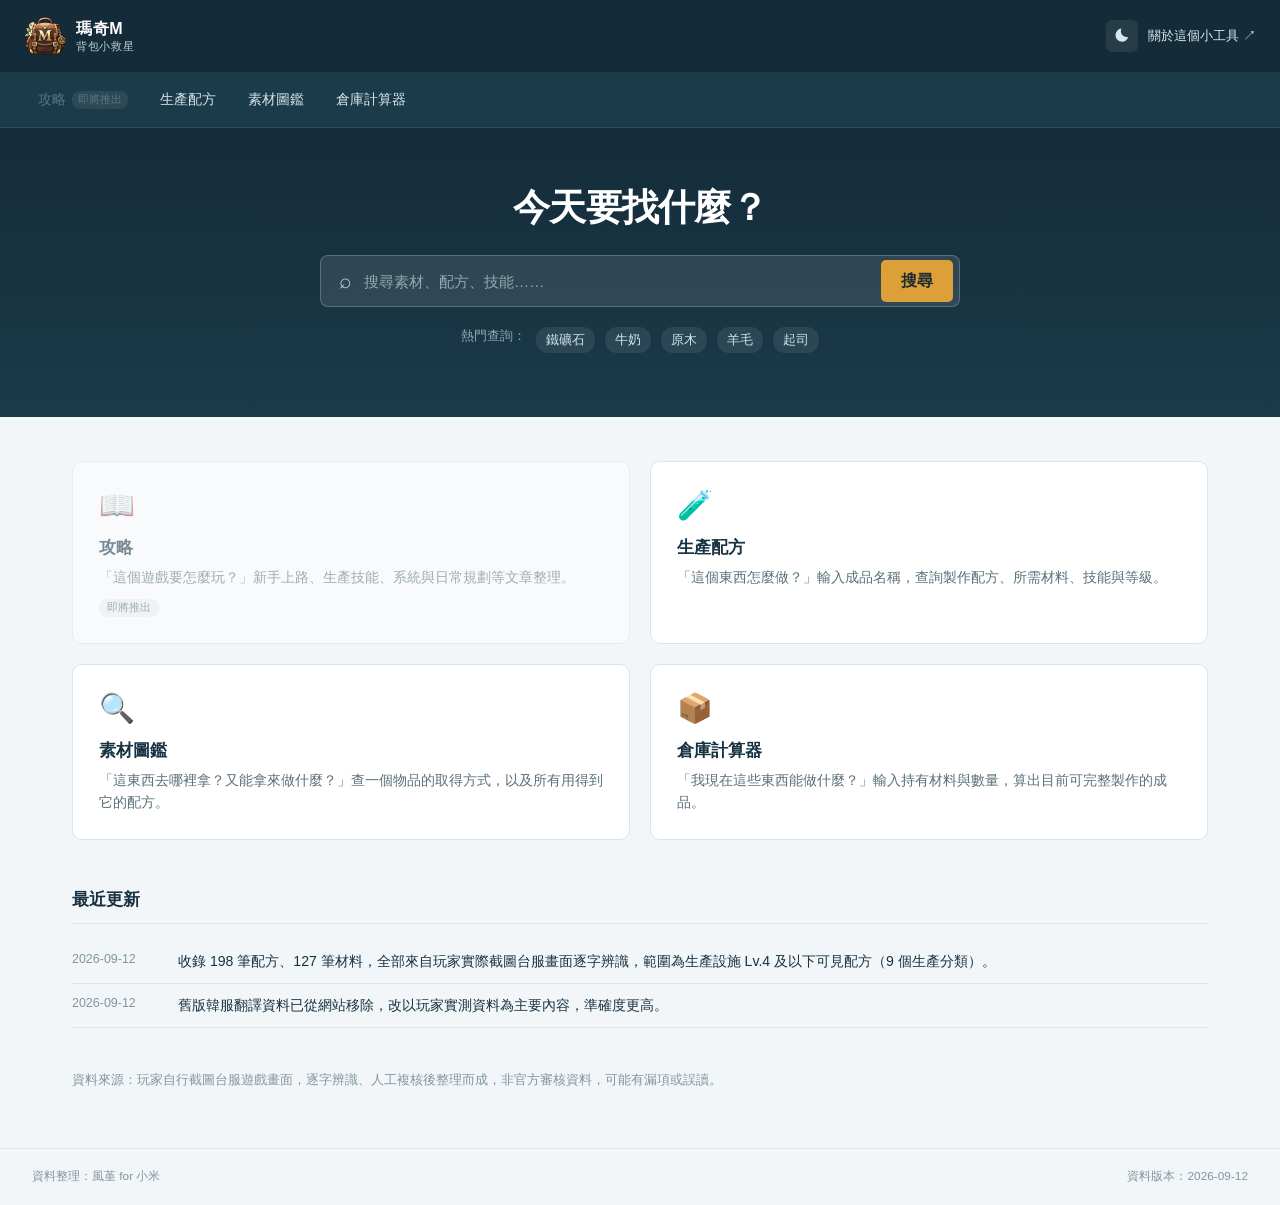
==== index.html @ e6e47511 "初次發布：瑪奇M 背包小救星 生產配方查詢、素材圖鑑、倉庫計算器，資料來自玩家自行截圖台服畫面整理。  Co-Authored-By: Claude Sonnet 5 <noreply@anthrop" ====
<!doctype html>
<html lang="zh-Hant">
<head>
<meta charset="UTF-8">
<meta name="viewport" content="width=device-width,initial-scale=1">
<meta name="theme-color" content="#142c3a">
<title>瑪奇M 背包小救星</title>
<meta name="description" content="瑪奇M玩家自製小工具，整理生產配方、素材取得方式與倉庫計算器，資料來自玩家自行截圖台服畫面整理。">
<link rel="stylesheet" href="css/style.css">
<script>(function(){try{var t=localStorage.getItem('mabi-theme');if(t)document.documentElement.setAttribute('data-theme',t);}catch(e){}})();</script>
</head>
<body>

<!-- Global Header：品牌識別，72px，全站固定規格（首頁是唯一例外：下面多接一段 Hero） -->
<header class="global-header">
  <a class="brand" href="index.html">
    <span class="mark"><img src="images/LOGO/LOGO_01.png" alt="瑪奇M 背包小救星"></span>
    <span>瑪奇M<small>背包小救星</small></span>
  </a>
  <div class="header-actions">
    <button id="themeToggle" class="theme-toggle" type="button" aria-label="切換深色／淺色模式" title="切換深色／淺色模式">
      <svg class="icon-moon" viewBox="0 0 24 24" width="16" height="16" aria-hidden="true"><path fill="currentColor" d="M20.742 13.045a8.088 8.088 0 0 1-2.077.27c-4.612 0-8.35-3.738-8.35-8.35 0-1.482.392-2.873 1.079-4.075A9.708 9.708 0 0 0 2.25 10.834a9.708 9.708 0 0 0 9.706 9.707 9.71 9.71 0 0 0 8.786-5.496Z"/></svg>
      <svg class="icon-sun" viewBox="0 0 24 24" width="16" height="16" aria-hidden="true"><path fill="currentColor" d="M12 4a1 1 0 0 1-1-1V1.75a1 1 0 1 1 2 0V3a1 1 0 0 1-1 1Zm0 15a1 1 0 0 1 1 1v1.25a1 1 0 1 1-2 0V20a1 1 0 0 1 1-1Zm9-7a1 1 0 0 1-1 1h-1.25a1 1 0 1 1 0-2H20a1 1 0 0 1 1 1ZM4.25 12a1 1 0 0 1-1 1H2a1 1 0 1 1 0-2h1.25a1 1 0 0 1 1 1Zm13.132-6.132a1 1 0 0 1 0 1.414l-.884.884a1 1 0 1 1-1.414-1.414l.884-.884a1 1 0 0 1 1.414 0ZM7.116 16.884a1 1 0 0 1 0 1.414l-.884.884a1 1 0 1 1-1.414-1.414l.884-.884a1 1 0 0 1 1.414 0Zm11.766 2.298a1 1 0 0 1-1.414 0l-.884-.884a1 1 0 1 1 1.414-1.414l.884.884a1 1 0 0 1 0 1.414ZM7.116 7.116a1 1 0 0 1-1.414 0l-.884-.884A1 1 0 1 1 6.232 4.82l.884.884a1 1 0 0 1 0 1.412ZM12 7a5 5 0 1 1 0 10 5 5 0 0 1 0-10Z"/></svg>
    </button>
    <a href="#sources-note">關於這個小工具 ↗</a>
  </div>
</header>

<!-- Context-Bar：全站導航（我要去哪個功能），吸在 Header 下方 -->
<div class="context-bar">
  <nav class="global-nav" aria-label="全站導航">
    <span class="disabled">攻略<em>即將推出</em></span>
    <a href="database.html">生產配方</a>
    <a href="items.html">素材圖鑑</a>
    <a href="inventory.html">倉庫計算器</a>
  </nav>
</div>

<!-- Hero：首頁專屬的大搜尋入口，其餘頁面都沒有這一段 -->
<section class="hero">
  <h1>今天要找什麼？</h1>
  <form class="hero-search" id="heroSearchForm">
    <span aria-hidden="true">⌕</span>
    <input id="heroSearchInput" type="search" autocomplete="off" placeholder="搜尋素材、配方、技能……">
    <button type="submit">搜尋</button>
  </form>
  <div class="hero-hot" id="heroHot">
    <span class="label">熱門查詢：</span>
  </div>
</section>

<main class="home-main">

  <div class="entry-cards">
    <div class="entry-card disabled" aria-disabled="true">
      <div class="icon">📖</div>
      <h3>攻略</h3>
      <p>「這個遊戲要怎麼玩？」新手上路、生產技能、系統與日常規劃等文章整理。</p>
      <span class="soon">即將推出</span>
    </div>
    <a class="entry-card" href="database.html">
      <div class="icon">🧪</div>
      <h3>生產配方</h3>
      <p>「這個東西怎麼做？」輸入成品名稱，查詢製作配方、所需材料、技能與等級。</p>
    </a>
    <a class="entry-card" href="items.html">
      <div class="icon">🔍</div>
      <h3>素材圖鑑</h3>
      <p>「這東西去哪裡拿？又能拿來做什麼？」查一個物品的取得方式，以及所有用得到它的配方。</p>
    </a>
    <a class="entry-card" href="inventory.html">
      <div class="icon">📦</div>
      <h3>倉庫計算器</h3>
      <p>「我現在這些東西能做什麼？」輸入持有材料與數量，算出目前可完整製作的成品。</p>
    </a>
  </div>

  <div class="recent-updates">
    <h2>最近更新</h2>
    <ul id="recentUpdates"></ul>
  </div>

  <p id="sources-note" style="font-size:.8rem;color:var(--text-3);margin-top:40px;line-height:1.8;">
    資料來源：玩家自行截圖台服遊戲畫面，逐字辨識、人工複核後整理而成，非官方審核資料，可能有漏項或誤讀。
  </p>
</main>

<footer class="site-footer">
  <span>資料整理：風堇 for 小米</span>
  <span id="build-meta"></span>
</footer>

<script src="js/theme.js"></script>
<script src="js/data.js"></script>
<script src="js/home.js"></script>
</body>
</html>
---- css/style.css ----
/* ===================================================================
   瑪奇M 背包小救星 - 全站設計系統
   Header(72px, 全站固定，首頁例外) / Context-Bar(56px, 需要的頁面才出現)
   Sidebar(240px) / Main gutter(32~40px) / 文章 840px / 資料頁最大 1200px
   IA：Header = 全站導航（我要去哪個功能）／Sidebar = 區域導航（這個功能內去哪）

   配色一律用下面這組變數（Header／Context-Bar／Hero 是固定深色品牌色，
   不隨淺色／深色模式變動；其餘內文區塊都吃這組變數，深色模式只要在
   [data-theme="dark"] 裡覆寫變數即可，規則本身不用重寫）
   =================================================================== */

:root {
  font-family: Inter, "Noto Sans TC", "Microsoft JhengHei", sans-serif;
  font-size: 16px;
  color: var(--text);
  background: var(--bg);

  --bg: #f3f6f8;            /* 頁面／側欄底色 */
  --surface: #ffffff;       /* 卡片、表格、輸入框等表面 */
  --surface-2: #eef2f4;     /* 標籤／hover 等淺色填色 */
  --surface-3: #f8fafb;     /* 材料格等更淺一階的填色 */
  --text: #173243;          /* 主文字 */
  --text-2: #5a707a;        /* 次要文字（說明、meta） */
  --text-3: #8296a0;        /* 更淡的文字（footer、時間戳、占位符） */
  --line: #dce4e9;          /* 邊框線 */
  --accent: #086c71;        /* 主色（連結、強調文字） */
  --accent-soft: #eaf3f4;   /* 徽章／材料命中 底色 */
  --accent-strong: #125d65; /* 側欄主分類啟用中 底色 */
  --accent-strong-2: #1c4c53; /* 側欄子分類啟用中 底色（比上面更深一階） */
  --warn-bg: #fdecd9;       /* 未實裝標籤 底色 */
  --warn-text: #a5490a;     /* 未實裝標籤 文字 */
  --danger: #c15b4a;        /* 刪除／缺料 等警示文字 */

  --header-h: 72px;
  --context-h: 56px;
  --sidebar-w: 240px;
  --gutter: 32px;
  --sticky-top: calc(var(--header-h) + var(--context-h)); /* 全站導覽列現在都在 Context-Bar，側欄一律往下多吸 56px */
}

/* 系統偏好深色時，只要頁面沒有被手動切成「淺色」，就先套用深色配色 */
@media (prefers-color-scheme: dark) {
  :root:not([data-theme="light"]) {
    --bg: #10161c;
    --surface: #1a232b;
    --surface-2: #222d36;
    --surface-3: #1e2830;
    --text: #dde6ea;
    --text-2: #93a7b1;
    --text-3: #6f8790;
    --line: #2b3944;
    --accent: #3fb6ae;
    --accent-soft: #16333a;
    --accent-strong: #1f8089;
    --accent-strong-2: #17646c;
    --warn-bg: #3a2413;
    --warn-text: #e2954f;
    --danger: #e0796a;
  }
}
/* 手動切成「深色」：不管系統設定是什麼，都套用深色配色（右上角切換鈕控制這個屬性） */
:root[data-theme="dark"] {
  --bg: #10161c;
  --surface: #1a232b;
  --surface-2: #222d36;
  --surface-3: #1e2830;
  --text: #dde6ea;
  --text-2: #93a7b1;
  --text-3: #6f8790;
  --line: #2b3944;
  --accent: #3fb6ae;
  --accent-soft: #16333a;
  --accent-strong: #1f8089;
  --accent-strong-2: #17646c;
  --warn-bg: #3a2413;
  --warn-text: #e2954f;
  --danger: #e0796a;
}

* { box-sizing: border-box; }
body { margin: 0; }
button, input { font: inherit; }
button, a { touch-action: manipulation; }
button { cursor: pointer; }
a { color: var(--accent); }
button:focus-visible, a:focus-visible, input:focus-visible, summary:focus-visible {
  outline: 3px solid #dd9f37;
  outline-offset: 3px;
}
/* 切換深色／淺色模式時，讓顏色平滑過渡，不要整片畫面瞬間跳色 */
body, .sidebar, .sidebar-search .search-line, .recipe, .entry-card, .item-card,
.item-detail-header, .usage-row, .recipe-source-box, .inv-add, .inv-add-suggest,
.inv-table, .inv-row, .empty, .notice, .badge, .ni-tag, .level-picker button,
#active-filter #sortToggle, .pagination button {
  transition: background-color .15s ease, color .15s ease, border-color .15s ease;
}

/* ===================================================================
   Global Header（72px，全站固定規格，只有首頁的 Hero 區塊比較大，
   Header 本身高度不變）
   這一區塊是固定的深色品牌色，淺色／深色模式下都長一樣
   =================================================================== */
.global-header {
  position: sticky;
  top: 0;
  z-index: 40;
  height: var(--header-h);
  background: #142c3a;
  color: white;
  display: flex;
  align-items: center;
  justify-content: space-between;
  gap: 28px;
  padding: 0 24px;
}
.brand {
  display: flex;
  align-items: center;
  gap: 10px;
  text-decoration: none;
  color: white;
  font-weight: 650;
  letter-spacing: .04em;
  flex-shrink: 0;
  white-space: nowrap;
}
.brand .mark {
  width: 42px;
  height: 42px;
  flex-shrink: 0;
  display: grid;
  place-items: center;
}
.brand .mark img { width: 100%; height: 100%; object-fit: contain; display: block; }
.brand small { display: block; font-size: .68rem; color: #bed0d9; font-weight: 400; }

/* 全站導航：目前只有「資料庫」真正做好，其餘先用 disabled 樣式佔位，
   之後功能做好了只要把 disabled 拿掉、補上 href 即可，版型不用重做
   現在整排都移到 Context-Bar 裡，全站每一頁都會出現 */
.global-nav { display: flex; gap: 4px; }
.global-nav a, .global-nav span {
  display: inline-flex;
  align-items: center;
  gap: 6px;
  padding: 9px 14px;
  border-radius: 6px;
  font-size: .9rem;
  text-decoration: none;
  color: #d7e6ec;
}
.global-nav a:hover { background: rgba(255,255,255,.1); }
.global-nav a.current { background: rgba(255,255,255,.14); color: white; font-weight: 600; }
.global-nav span.disabled { color: #5d7480; cursor: default; }
.global-nav span.disabled em { font-style: normal; font-size: .68rem; background: rgba(255,255,255,.08); padding: 2px 6px; border-radius: 8px; }

.header-actions { display: flex; align-items: center; gap: 10px; flex-shrink: 0; }
.header-actions a { color: #d7e6ec; font-size: .82rem; text-decoration: none; white-space: nowrap; }

/* 深色／淺色模式切換鈕：放在 header-actions 裡，圖示本身用 currentColor，
   兩種模式的圖示都畫好，靠 [data-theme] 切換顯示哪一個，JS 只需要切屬性 */
.theme-toggle {
  display: grid; place-items: center;
  width: 32px; height: 32px; flex-shrink: 0;
  border: 0; border-radius: 6px;
  background: rgba(255,255,255,.08); color: #d7e6ec;
}
.theme-toggle:hover { background: rgba(255,255,255,.16); }
.theme-toggle .icon-sun { display: none; }
:root[data-theme="dark"] .theme-toggle .icon-moon { display: none; }
:root[data-theme="dark"] .theme-toggle .icon-sun { display: block; }

/* ===================================================================
   Context / Search Bar（56px，只有需要搜尋的功能頁才出現，吸在 Header 下方）
   這一區塊也是固定的深色品牌色，淺色／深色模式下都長一樣
   =================================================================== */
.context-bar {
  position: sticky;
  top: var(--header-h);
  z-index: 35;
  height: var(--context-h);
  background: #1b3a4a;
  border-bottom: 1px solid #2a4d5e;
  display: flex;
  align-items: center;
  gap: 16px;
  padding: 0 24px;
}
.context-bar .search-line {
  flex: 1;
  display: flex;
  align-items: center;
  gap: 10px;
  background: rgba(255,255,255,.08);
  border: 1px solid rgba(255,255,255,.18);
  border-radius: 6px;
  padding: 0 12px;
  height: 40px;
  max-width: 640px;
}
.context-bar .search-line:focus-within { border-color: #dd9f37; }
.context-bar .search-line span { color: #bed0d9; font-size: 1.2rem; }
.context-bar .search-line input {
  flex: 1; min-width: 0; border: 0; background: transparent; color: white; outline: none;
}
.context-bar .search-line input::placeholder { color: #8ea3ab; }
.context-bar .modes { display: flex; gap: 4px; flex-shrink: 0; }
.context-bar .modes button {
  background: none; border: 1px solid transparent; color: #bed0d9;
  border-radius: 5px; padding: 6px 10px; font-size: .8rem;
}
.context-bar .modes button[aria-selected=true] { color: white; background: rgba(255,255,255,.14); border-color: rgba(255,255,255,.28); }
.context-bar .exact-toggle { display: flex; align-items: center; gap: 5px; font-size: .78rem; color: #bed0d9; flex-shrink: 0; white-space: nowrap; }
.context-bar .exact-toggle input { accent-color: #dd9f37; }
.context-bar .source-link { color: #b9d0d8; font-size: .8rem; text-decoration: none; flex-shrink: 0; white-space: nowrap; }

/* 側欄裡的搜尋區塊（跟側欄背景搭，吃 --surface / --line 變數） */
.sidebar-search { margin-bottom: 14px; padding-bottom: 16px; border-bottom: 1px solid var(--line); }
.sidebar-search .search-line {
  display: flex; align-items: center; gap: 8px; background: var(--surface);
  border: 1px solid var(--line); border-radius: 6px; padding: 0 10px; height: 38px; margin-bottom: 8px;
}
.sidebar-search .search-line:focus-within { border-color: var(--accent); }
.sidebar-search .search-line span { color: var(--text-3); font-size: 1.1rem; }
.sidebar-search .search-line input { flex: 1; min-width: 0; border: 0; background: transparent; color: var(--text); outline: none; font-size: .85rem; }
.sidebar-search .search-line button { border: 0; background: var(--surface-2); color: var(--text-2); border-radius: 4px; padding: 5px 8px; font-size: .74rem; }
.sidebar-search .exact-toggle { display: flex; align-items: center; gap: 5px; font-size: .78rem; color: var(--text-2); }
.sidebar-search .exact-toggle input { accent-color: var(--accent); }
.sidebar-search .switch-link { display: block; margin-top: 8px; font-size: .78rem; color: var(--accent); text-decoration: none; }

/* ===================================================================
   版面骨架：側欄（區域導航）＋ 正文
   =================================================================== */
.layout { display: flex; align-items: flex-start; }

.sidebar {
  position: sticky;
  top: var(--sticky-top);
  align-self: flex-start;
  width: var(--sidebar-w);
  flex-shrink: 0;
  max-height: calc(100vh - var(--sticky-top));
  overflow-y: auto;
  padding: 20px 18px;
  border-right: 1px solid var(--line);
  background: var(--bg);
}
.sidebar h2 { font-size: .8rem; color: var(--text-2); margin: 14px 0 10px; letter-spacing: .02em; }
.sidebar h2:first-child { margin-top: 0; }
/* 「生產技能／製作類別」不要貼齊搜尋區塊，留約兩行文字的空白距離 */
#categoryHeading { margin-top: 40px; }
.sidebar nav { display: flex; flex-direction: column; gap: 3px; }
.sidebar nav button, .sidebar nav a {
  border: 0;
  background: transparent;
  color: var(--text-2);
  padding: 10px 12px;
  text-align: left;
  display: flex;
  justify-content: space-between;
  gap: 8px;
  align-items: center;
  border-radius: 5px;
  font-size: .85rem;
  text-decoration: none;
  height: 42px;
}
.sidebar nav button:hover, .sidebar nav a:hover { background: var(--surface-2); }
.sidebar nav button.active, .sidebar nav a.active { background: var(--accent-strong); color: white; }
.sidebar nav button span:last-child { font-size: .72rem; opacity: .8; }
.sidebar nav a.sub, .sidebar nav button.sub { padding-left: 28px; font-size: .8rem; height: 36px; } /* 子分類縮排 16px（在 12px 基礎上再加） */
.sidebar nav button.sub.active { background: var(--accent-strong-2); }
.sidebar nav button.sub .branch { color: var(--text-3); margin-right: 2px; flex-shrink: 0; } /* 子項目前方的分支符號 */

/* 可展開/收合的分類列：主按鈕 + 右側開合按鈕 各自獨立點擊 */
.cat-row { display: flex; align-items: stretch; gap: 2px; }
.cat-row button.cat-main { flex: 1; min-width: 0; }
.cat-toggle {
  flex-shrink: 0; width: 30px; height: 42px; border: 0; background: transparent;
  color: var(--text-2); border-radius: 5px; font-size: 1rem; font-weight: 600; line-height: 1;
}
.cat-toggle:hover { background: var(--surface-2); }
.cat-toggle[aria-expanded="true"] { color: var(--accent-strong); }

.content {
  flex: 1;
  min-width: 0;
  padding: var(--gutter);
}
.content-inner { max-width: 1200px; }
.content-inner.article-width { max-width: 840px; }

.intro { display: flex; justify-content: space-between; gap: 24px; align-items: center; margin-bottom: 20px; flex-wrap: wrap; }
.eyebrow { font-size: .72rem; letter-spacing: .12em; color: var(--text-2); font-weight: 700; margin: 0 0 10px; }
h1 { font-size: clamp(1.5rem, 2.6vw, 2rem); letter-spacing: -.03em; margin: 0 0 10px; }
.intro p:not(.eyebrow) { color: var(--text-2); margin: 0; line-height: 1.7; }
.stats { display: flex; gap: 24px; flex-shrink: 0; }
.stats strong { font-family: Georgia, serif; display: block; font-size: 1.7rem; font-weight: 400; color: var(--accent); }
.stats span { font-size: .76rem; color: var(--text-2); display: block; margin-top: 4px; }

.notice { font-size: .84rem; line-height: 1.8; background: var(--surface-2); border-left: 3px solid var(--text-2); padding: 12px 16px; margin-bottom: 22px; border-radius: 0 4px 4px 0; }
.legend { display: inline-flex; gap: 16px; margin-top: 6px; flex-wrap: wrap; }
.legend span { display: inline-flex; align-items: center; gap: 6px; }
.legend i { width: 10px; height: 10px; border-radius: 50%; display: inline-block; }

.suggestions { display: flex; flex-wrap: wrap; gap: 8px; margin-bottom: 22px; }
.suggestions button { background: var(--surface-2); border: 1px solid var(--line); color: var(--accent); border-radius: 4px; padding: 6px 10px; font-size: .8rem; }
.suggestions small { color: var(--text-2); margin-left: 5px; }

.result-bar { display: flex; flex-wrap: wrap; gap: 15px; align-items: center; padding: 6px 0 14px; }
.result-bar h2 { margin: 0; font-size: 1.1rem; }
.result-bar > span { font-size: .84rem; color: var(--text-2); margin-left: auto; }

/* 等級揀選器：放在分類標題右側，直接選要看哪個等級 */
.level-picker { display: flex; gap: 5px; flex-wrap: wrap; }
.level-picker button {
  border: 1px solid var(--line); background: var(--surface); color: var(--text-2);
  border-radius: 14px; padding: 5px 13px; font-size: .78rem;
}
.level-picker button:hover { border-color: var(--accent); color: var(--accent); }
.level-picker button.active { background: var(--accent-strong); color: white; border-color: var(--accent-strong); }
.subcat-picker { margin: -6px 0 14px; }
#active-filter { display: flex; align-items: center; gap: 12px; flex-wrap: wrap; font-size: .84rem; color: var(--accent); line-height: 1.8; margin-bottom: 8px; }
#active-filter button { border: 0; background: none; color: var(--accent); text-decoration: underline; cursor: pointer; }
#active-filter #sortToggle {
  margin-left: auto; flex-shrink: 0; border: 1px solid var(--line); background: var(--surface); color: var(--text-2);
  border-radius: 5px; padding: 5px 12px; text-decoration: none; font-size: .8rem;
}
#active-filter #sortToggle:hover { border-color: var(--accent); color: var(--accent); }

.recipe { background: var(--surface); border: 1px solid var(--line); border-radius: 7px; margin-bottom: 12px; padding: 20px 22px; display: grid; grid-template-columns: minmax(170px,1fr) minmax(200px,1.6fr); gap: 20px; }
.badge { display: inline-block; font-size: .74rem; color: var(--accent); background: var(--accent-soft); padding: 4px 7px; border-radius: 3px; }
.ni-tag { display: inline-block; font-size: .7rem; color: var(--warn-text); background: var(--warn-bg); padding: 2px 6px; border-radius: 3px; margin-left: 6px; vertical-align: middle; white-space: nowrap; font-weight: 600; }
.recipe h3 { font-size: 1.02rem; margin: 12px 0 5px; line-height: 1.5; overflow-wrap: anywhere; }
.korean { font-size: .78rem; color: var(--text-3); line-height: 1.6; overflow-wrap: anywhere; }
.meta { font-size: .78rem; line-height: 1.8; color: var(--text-2); margin-top: 12px; }
.ingredients-label { font-size: .74rem; color: var(--text-3); margin-bottom: 9px; }
.ingredients { display: flex; flex-wrap: wrap; gap: 7px; }
.ingredient { border: 1px solid var(--line); background: var(--surface-3); padding: 8px 10px; border-radius: 4px; text-align: left; max-width: 100%; display: flex; gap: 10px; justify-content: space-between; align-items: center; color: var(--text); font-size: .84rem; }
.ingredient small { display: block; font-size: .72rem; color: var(--text-3); line-height: 1.6; }
.ingredient b { color: var(--accent); white-space: nowrap; }
.ingredient.match { border-color: var(--accent); background: var(--accent-soft); }
.ingredient:hover { border-color: var(--accent); }
.recipe details { font-size: .78rem; color: var(--text-2); margin-top: 14px; line-height: 1.7; }
.recipe details p { margin-bottom: 0; overflow-wrap: anywhere; }
summary { cursor: pointer; }

.pagination { display: flex; gap: 20px; align-items: center; justify-content: center; margin: 25px 0; }
.pagination button { border: 1px solid var(--line); border-radius: 4px; background: var(--surface); color: var(--text-2); padding: 9px 16px; font-size: .84rem; }
.pagination button:disabled { opacity: .35; cursor: default; }
#page-info { font-size: .84rem; color: var(--text-2); }

.empty { padding: 45px 22px; text-align: center; background: var(--surface); border: 1px dashed var(--line); line-height: 1.9; color: var(--text-2); border-radius: 6px; }
.empty h3 { color: var(--text); }
.empty button { padding: 10px 17px; border: 0; background: var(--accent-strong); color: #fff; border-radius: 5px; }

#sources { margin-top: 35px; border-top: 1px solid var(--line); padding: 23px 0; font-size: .84rem; line-height: 1.9; color: var(--text-2); }
#sources > summary { font-weight: 600; color: var(--text); }
#sources p { max-width: 1000px; }
#coverage { padding-top: 15px; }

.site-footer { font-size: .74rem; color: var(--text-3); border-top: 1px solid var(--line); padding: 20px var(--gutter); display: flex; justify-content: space-between; gap: 15px; }

/* ===================================================================
   首頁專用：Hero / 入口卡片 / 最近更新
   （首頁是 --header-h 72px 固定規格「唯一的例外」：Header 高度不變，
   但下面多一段自己的 Hero 區塊；Hero 跟 Header 一樣是固定深色品牌色）
   =================================================================== */
.hero {
  background: linear-gradient(180deg, #142c3a 0%, #1b3a4a 100%);
  color: white;
  padding: 56px 24px 64px;
  text-align: center;
}
.hero h1 { color: white; font-size: clamp(1.6rem, 3vw, 2.3rem); margin: 0 0 22px; letter-spacing: -.02em; }
.hero-search {
  max-width: 640px;
  margin: 0 auto 20px;
  display: flex;
  align-items: center;
  gap: 10px;
  background: rgba(255,255,255,.1);
  border: 1px solid rgba(255,255,255,.22);
  border-radius: 8px;
  padding: 4px 6px 4px 18px;
  height: 52px;
}
.hero-search span { color: #bed0d9; font-size: 1.3rem; }
.hero-search input { flex: 1; min-width: 0; border: 0; background: transparent; color: white; outline: none; font-size: .95rem; }
.hero-search input::placeholder { color: #93a9b1; }
.hero-search button { border: 0; background: #dd9f37; color: #1c2b32; font-weight: 700; border-radius: 5px; padding: 0 20px; height: 42px; }
.hero-hot { display: flex; gap: 10px; justify-content: center; flex-wrap: wrap; font-size: .82rem; }
.hero-hot span.label { color: #93a9b1; }
.hero-hot a { color: #cfe4ea; text-decoration: none; padding: 4px 10px; border-radius: 12px; background: rgba(255,255,255,.08); }
.hero-hot a:hover { background: rgba(255,255,255,.16); }

.home-main { max-width: 1200px; margin: 0 auto; padding: 44px var(--gutter); }
.entry-cards { display: grid; grid-template-columns: repeat(2, 1fr); gap: 20px; margin-bottom: 48px; }
.entry-card {
  display: block; text-decoration: none; color: inherit;
  background: var(--surface); border: 1px solid var(--line); border-radius: 10px; padding: 26px;
  transition: border-color .15s, transform .15s, background-color .15s;
}
.entry-card:hover { border-color: var(--accent); transform: translateY(-2px); }
.entry-card .icon { font-size: 1.8rem; margin-bottom: 14px; }
.entry-card h3 { margin: 0 0 8px; font-size: 1.05rem; color: var(--text); }
.entry-card p { margin: 0; font-size: .85rem; color: var(--text-2); line-height: 1.6; }
.entry-card.disabled { opacity: .55; cursor: default; }
.entry-card.disabled:hover { border-color: var(--line); transform: none; }
.entry-card .soon { display: inline-block; margin-top: 10px; font-size: .68rem; background: var(--surface-2); color: var(--text-2); padding: 2px 8px; border-radius: 8px; }

.recent-updates h2 { font-size: 1.05rem; margin: 0 0 16px; padding-bottom: 12px; border-bottom: 1px solid var(--line); }
.recent-updates ul { list-style: none; margin: 0; padding: 0; }
.recent-updates li { display: flex; gap: 16px; padding: 12px 0; border-bottom: 1px solid var(--line); font-size: .88rem; }
.recent-updates time { color: var(--text-3); font-size: .78rem; flex-shrink: 0; width: 90px; }
.recent-updates .desc { color: var(--text); }

/* ===================================================================
   素材圖鑑：清單卡片 + 物品詳情頁
   =================================================================== */
.item-grid { display: grid; grid-template-columns: repeat(auto-fill, minmax(180px, 1fr)); gap: 10px; }
.item-card {
  display: block; text-decoration: none; text-align: left;
  background: var(--surface); border: 1px solid var(--line); border-radius: 6px; padding: 12px 14px;
  cursor: pointer;
}
.item-card:hover { border-color: var(--accent); }
.item-card .item-card-zh { font-size: .92rem; display: block; margin-bottom: 2px; }
.item-card .item-card-kr { font-size: .72rem; color: var(--text-3); }
.item-card .item-card-tags { margin-top: 6px; }

.item-detail-header { background: var(--surface); border: 1px solid var(--line); border-radius: 8px; padding: 24px 26px; margin-bottom: 24px; }
.item-detail-header .korean { font-size: .85rem; margin-top: 2px; }
.item-detail-header h1 { margin: 4px 0 10px; }
.item-detail-header .tags { display: flex; gap: 8px; flex-wrap: wrap; margin-top: 10px; }

.item-section { margin-bottom: 32px; }
.item-section h2 { font-size: 1rem; margin: 0 0 14px; padding-bottom: 10px; border-bottom: 1px solid var(--line); display: flex; align-items: center; gap: 8px; }
.item-section h2 .q { font-size: .74rem; color: var(--text-3); font-weight: 400; }
.item-empty-state {
  font-size: .84rem; color: var(--text-2); background: var(--surface-2); border: 1px dashed var(--line);
  border-radius: 6px; padding: 16px 18px; line-height: 1.8;
}
.usage-list { display: flex; flex-direction: column; gap: 8px; }
.usage-row {
  display: flex; justify-content: space-between; align-items: center; gap: 12px;
  background: var(--surface); border: 1px solid var(--line); border-radius: 6px; padding: 10px 14px;
  text-decoration: none; color: inherit;
}
.usage-row:hover { border-color: var(--accent); }
.usage-row .qty { color: var(--accent); font-size: .82rem; white-space: nowrap; flex-shrink: 0; }
.recipe-source-box { background: var(--surface); border: 1px solid var(--line); border-radius: 6px; padding: 16px 18px; }

/* ===================================================================
   倉庫計算器
   =================================================================== */
.inv-add {
  display: flex; gap: 10px; align-items: center; background: var(--surface); border: 1px solid var(--line);
  border-radius: 8px; padding: 14px 16px; margin-bottom: 18px; position: relative;
}
.inv-add input[type=search] { flex: 1; min-width: 0; border: 1px solid var(--line); border-radius: 5px; padding: 9px 12px; background: var(--surface); color: var(--text); }
.inv-add-suggest {
  position: absolute; top: 100%; left: 16px; right: 16px; background: var(--surface); border: 1px solid var(--line);
  border-radius: 0 0 8px 8px; box-shadow: 0 8px 18px rgba(0,0,0,.16); z-index: 5; max-height: 260px; overflow-y: auto;
}
.inv-add-suggest button { display: block; width: 100%; text-align: left; border: 0; background: none; color: var(--text); padding: 9px 14px; font-size: .85rem; }
.inv-add-suggest button:hover { background: var(--surface-2); }

.inv-table { width: 100%; border-collapse: collapse; background: var(--surface); border: 1px solid var(--line); border-radius: 8px; overflow: hidden; margin-bottom: 20px; }
.inv-table th { text-align: left; font-size: .76rem; color: var(--text-2); font-weight: 500; padding: 10px 14px; border-bottom: 1px solid var(--line); background: var(--surface-2); }
.inv-table td { padding: 8px 14px; border-bottom: 1px solid var(--line); font-size: .88rem; }
.inv-table input[type=number] { width: 90px; border: 1px solid var(--line); border-radius: 5px; padding: 6px 8px; background: var(--surface); color: var(--text); }
.inv-table button.remove { border: 0; background: none; color: var(--danger); font-size: .8rem; }
.inv-empty { color: var(--text-3); font-size: .84rem; padding: 20px; text-align: center; }

.inv-calc-btn { border: 0; background: var(--accent); color: white; font-weight: 600; padding: 12px 22px; border-radius: 6px; font-size: .92rem; margin-bottom: 30px; }
.inv-calc-btn:hover { filter: brightness(1.08); }

.inv-results-group { margin-bottom: 28px; }
.inv-results-group h2 { font-size: 1rem; margin: 0 0 12px; padding-bottom: 10px; border-bottom: 1px solid var(--line); }
.inv-row {
  display: flex; align-items: center; gap: 14px; background: var(--surface); border: 1px solid var(--line);
  border-radius: 6px; padding: 12px 16px; margin-bottom: 8px;
}
.inv-row .status { width: 22px; flex-shrink: 0; text-align: center; font-size: 1rem; }
.inv-row.ok .status { color: #1B9653; }
.inv-row.partial .status { color: #c98a1c; }
.inv-row .name { flex: 1; min-width: 0; }
.inv-row .count { font-size: .82rem; color: var(--accent); white-space: nowrap; }
.inv-row .missing { font-size: .78rem; color: var(--danger); margin-top: 3px; }

/* ===================================================================
   響應式斷點
   =================================================================== */
@media (max-width: 1200px) {
  :root { --sidebar-w: 210px; --gutter: 22px; }
}

@media (max-width: 900px) {
  .layout { display: block; }
  .sidebar {
    position: static; width: auto; max-height: none; overflow: visible;
    border-right: 0; border-bottom: 1px solid var(--line);
    display: flex; flex-wrap: wrap; gap: 16px;
  }
  .sidebar nav { flex-direction: row; overflow-x: auto; }
  .sidebar-search { flex-basis: 100%; margin-bottom: 10px; padding-bottom: 12px; }
  .global-header { flex-wrap: wrap; height: auto; min-height: var(--header-h); padding: 12px 16px; }
  .context-bar { flex-wrap: wrap; height: auto; padding: 10px 16px; position: static; }
  .global-nav { flex-wrap: wrap; }
  .content { padding: 20px; }
  .recipe { grid-template-columns: 1fr; gap: 14px; }
  .entry-cards { grid-template-columns: 1fr; }
  .hero { padding: 40px 18px 48px; }
}
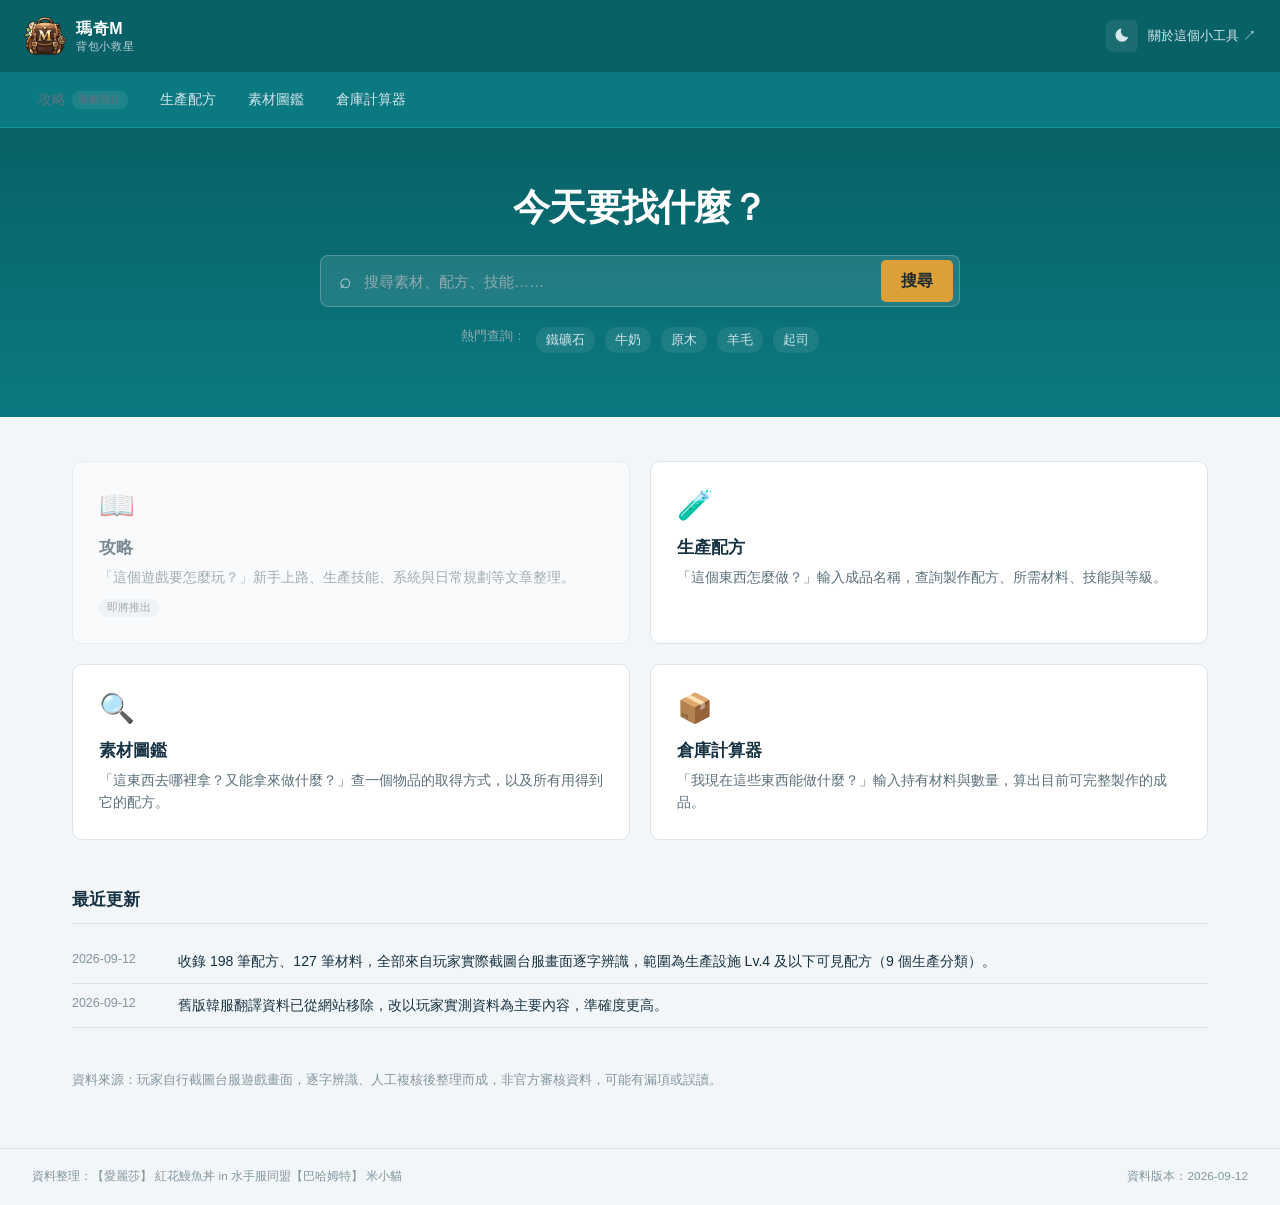
==== commit 763d6b6a: "更新品牌色與資料整理署名 Banner 主色改為 #086166，全站配色以此為主軸重新搭配（Header/Context-Bar/Hero、 連結與強調色、側欄啟用狀態、徽章底色，深色模式也同步調整" ====
--- a/index.html
+++ b/index.html
@@ -3,7 +3,7 @@
 <head>
 <meta charset="UTF-8">
 <meta name="viewport" content="width=device-width,initial-scale=1">
-<meta name="theme-color" content="#142c3a">
+<meta name="theme-color" content="#086166">
 <title>瑪奇M 背包小救星</title>
 <meta name="description" content="瑪奇M玩家自製小工具，整理生產配方、素材取得方式與倉庫計算器，資料來自玩家自行截圖台服畫面整理。">
 <link rel="stylesheet" href="css/style.css">
@@ -86,7 +86,7 @@
 </main>
 
 <footer class="site-footer">
-  <span>資料整理：風堇 for 小米</span>
+  <span>資料整理：【愛麗莎】 紅花鰻魚丼 in 水手服同盟【巴哈姆特】 米小貓</span>
   <span id="build-meta"></span>
 </footer>
 
--- a/css/style.css
+++ b/css/style.css
@@ -23,10 +23,10 @@
   --text-2: #5a707a;        /* 次要文字（說明、meta） */
   --text-3: #8296a0;        /* 更淡的文字（footer、時間戳、占位符） */
   --line: #dce4e9;          /* 邊框線 */
-  --accent: #086c71;        /* 主色（連結、強調文字） */
-  --accent-soft: #eaf3f4;   /* 徽章／材料命中 底色 */
-  --accent-strong: #125d65; /* 側欄主分類啟用中 底色 */
-  --accent-strong-2: #1c4c53; /* 側欄子分類啟用中 底色（比上面更深一階） */
+  --accent: #086166;        /* 主色（連結、強調文字），跟頁首 Banner 同一個顏色 */
+  --accent-soft: #e1eeee;   /* 徽章／材料命中 底色 */
+  --accent-strong: #054a4e; /* 側欄主分類啟用中 底色 */
+  --accent-strong-2: #033a3d; /* 側欄子分類啟用中 底色（比上面更深一階） */
   --warn-bg: #fdecd9;       /* 未實裝標籤 底色 */
   --warn-text: #a5490a;     /* 未實裝標籤 文字 */
   --danger: #c15b4a;        /* 刪除／缺料 等警示文字 */
@@ -49,10 +49,10 @@
     --text-2: #93a7b1;
     --text-3: #6f8790;
     --line: #2b3944;
-    --accent: #3fb6ae;
-    --accent-soft: #16333a;
-    --accent-strong: #1f8089;
-    --accent-strong-2: #17646c;
+    --accent: #35b8c0;
+    --accent-soft: #123f42;
+    --accent-strong: #14818a;
+    --accent-strong-2: #0f6b73;
     --warn-bg: #3a2413;
     --warn-text: #e2954f;
     --danger: #e0796a;
@@ -105,7 +105,7 @@
   top: 0;
   z-index: 40;
   height: var(--header-h);
-  background: #142c3a;
+  background: #086166;
   color: white;
   display: flex;
   align-items: center;
@@ -178,8 +178,8 @@
   top: var(--header-h);
   z-index: 35;
   height: var(--context-h);
-  background: #1b3a4a;
-  border-bottom: 1px solid #2a4d5e;
+  background: #0b7981;
+  border-bottom: 1px solid #14939c;
   display: flex;
   align-items: center;
   gap: 16px;
@@ -366,7 +366,7 @@
    但下面多一段自己的 Hero 區塊；Hero 跟 Header 一樣是固定深色品牌色）
    =================================================================== */
 .hero {
-  background: linear-gradient(180deg, #142c3a 0%, #1b3a4a 100%);
+  background: linear-gradient(180deg, #086166 0%, #0b7981 100%);
   color: white;
   padding: 56px 24px 64px;
   text-align: center;
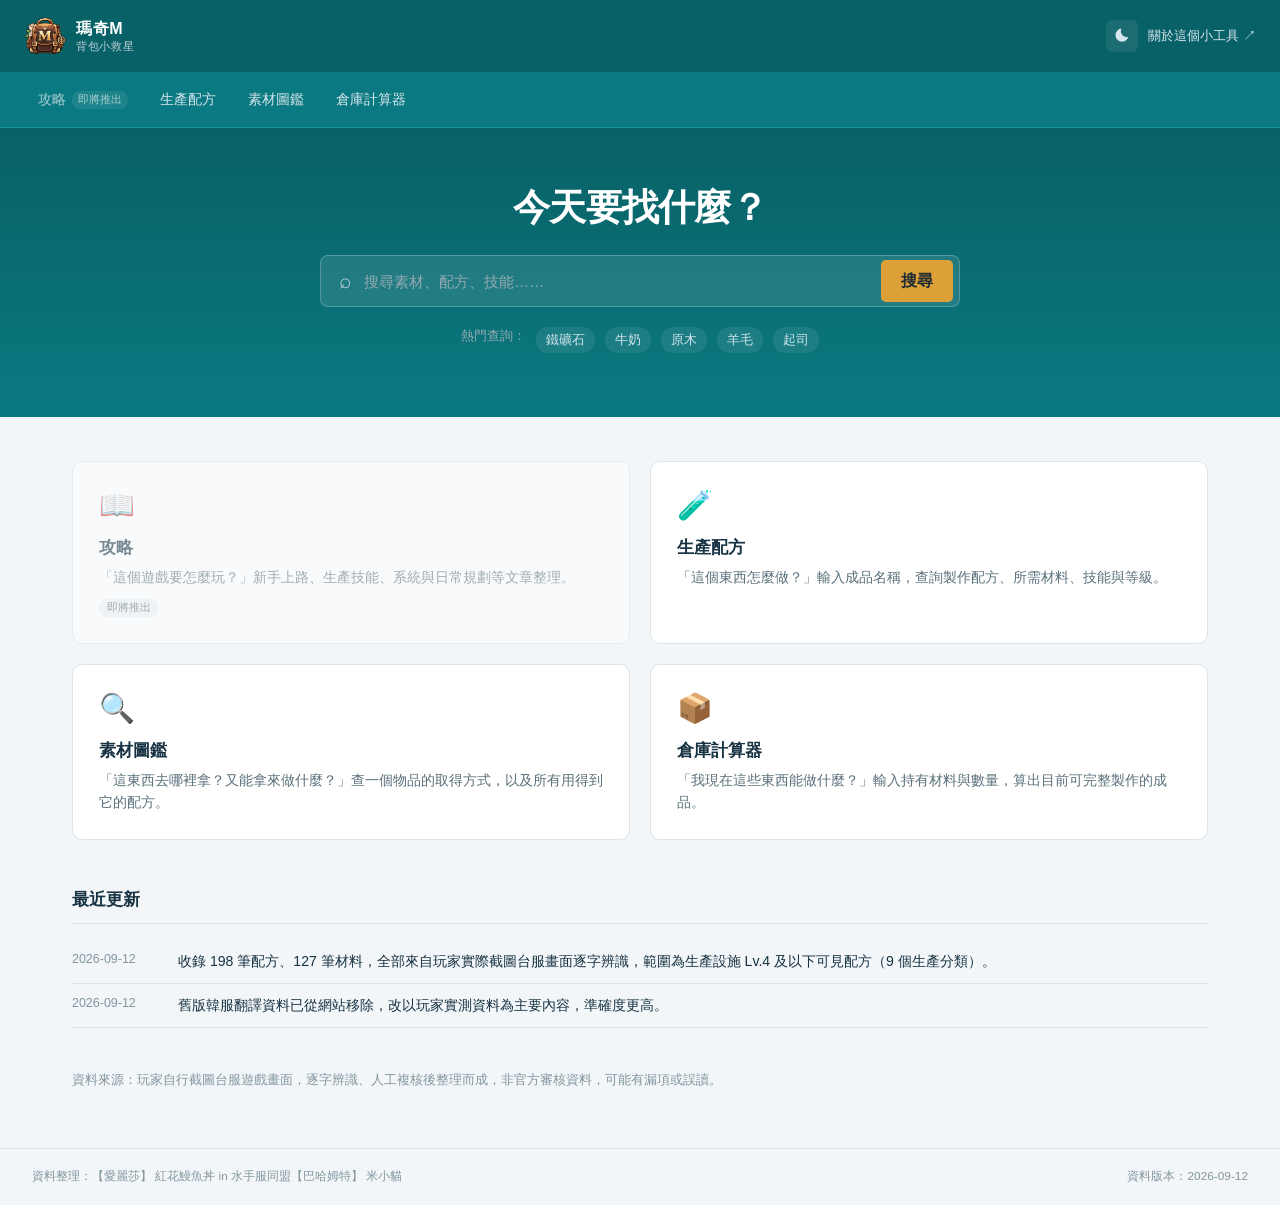
==== commit a60dffb8: "新增網站 favicon 用 LOGO_01（透明背景版）產生 256x256 的 favicon.png，四個頁面 <head> 都加上 favicon 連結。  Co-Authored-By: C" ====
--- a/index.html
+++ b/index.html
@@ -6,6 +6,7 @@
 <meta name="theme-color" content="#086166">
 <title>瑪奇M 背包小救星</title>
 <meta name="description" content="瑪奇M玩家自製小工具，整理生產配方、素材取得方式與倉庫計算器，資料來自玩家自行截圖台服畫面整理。">
+<link rel="icon" type="image/png" href="images/LOGO/favicon.png">
 <link rel="stylesheet" href="css/style.css">
 <script>(function(){try{var t=localStorage.getItem('mabi-theme');if(t)document.documentElement.setAttribute('data-theme',t);}catch(e){}})();</script>
 </head>
--- a/css/style.css
+++ b/css/style.css
@@ -150,7 +150,7 @@
 }
 .global-nav a:hover { background: rgba(255,255,255,.1); }
 .global-nav a.current { background: rgba(255,255,255,.14); color: white; font-weight: 600; }
-.global-nav span.disabled { color: #5d7480; cursor: default; }
+.global-nav span.disabled { color: #a8ced0; cursor: default; }
 .global-nav span.disabled em { font-style: normal; font-size: .68rem; background: rgba(255,255,255,.08); padding: 2px 6px; border-radius: 8px; }
 
 .header-actions { display: flex; align-items: center; gap: 10px; flex-shrink: 0; }
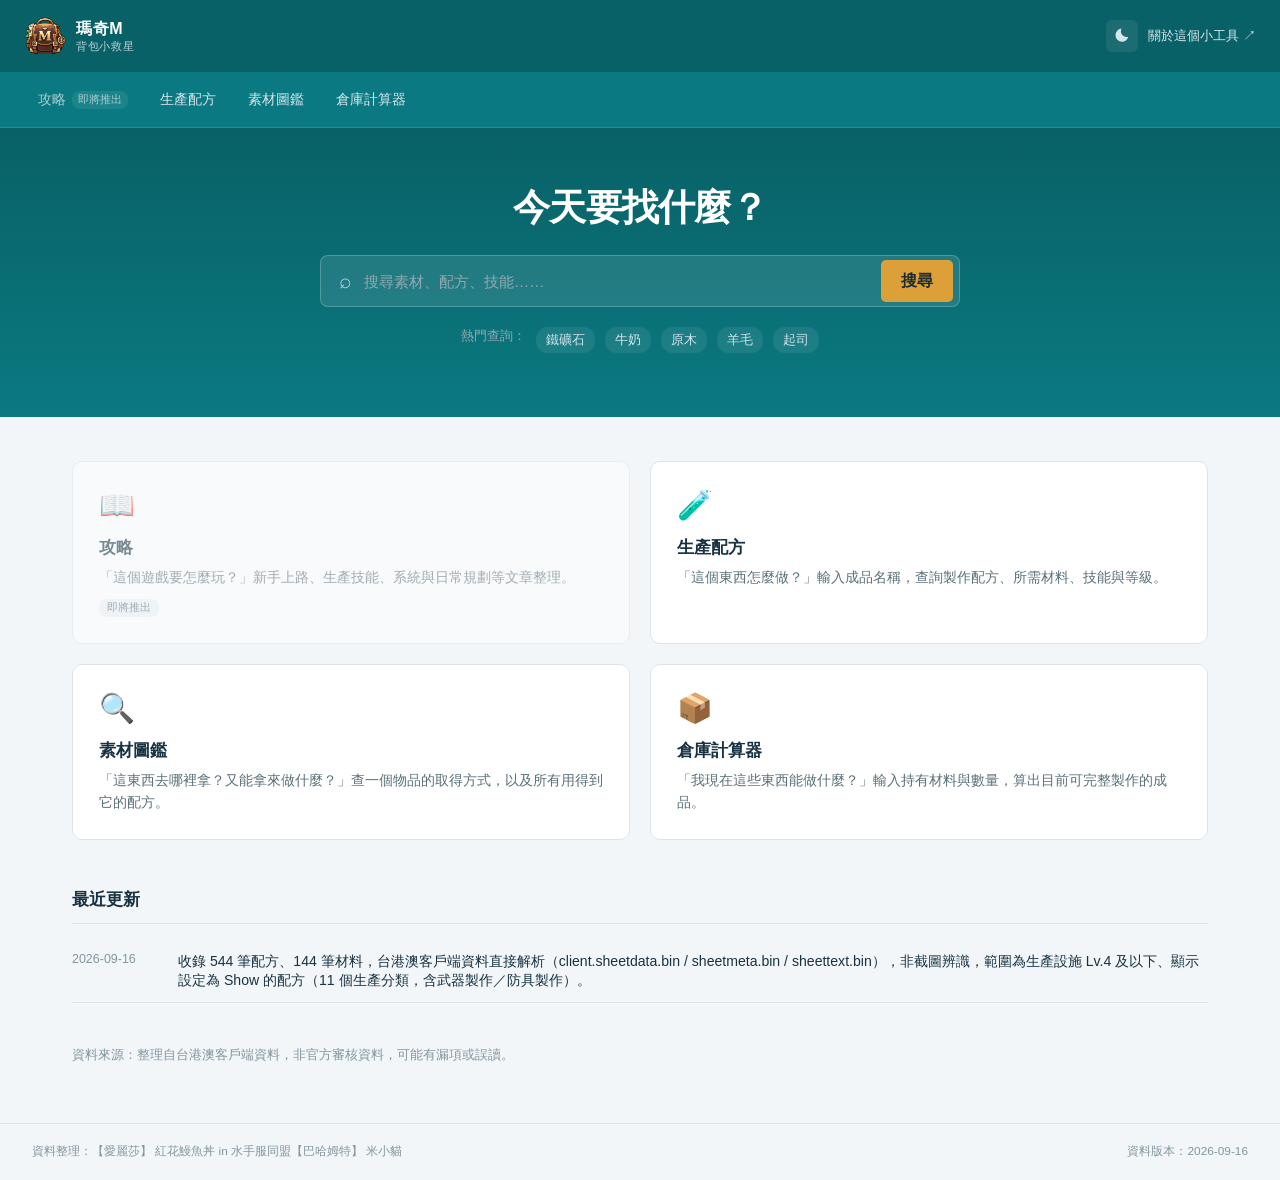
==== commit cb9649e2: "用客戶端配方總表重建整個生產配方資料庫 改用直接解析台港澳客戶端資料（client.sheetdata.bin/sheetmeta.bin/sheettext.bin） 取代原本以玩家截圖辨識為主的資" ====
--- a/index.html
+++ b/index.html
@@ -5,7 +5,7 @@
 <meta name="viewport" content="width=device-width,initial-scale=1">
 <meta name="theme-color" content="#086166">
 <title>瑪奇M 背包小救星</title>
-<meta name="description" content="瑪奇M玩家自製小工具，整理生產配方、素材取得方式與倉庫計算器，資料來自玩家自行截圖台服畫面整理。">
+<meta name="description" content="瑪奇M玩家自製小工具，整理生產配方、素材取得方式與倉庫計算器，資料整理自台港澳客戶端。">
 <link rel="icon" type="image/png" href="images/LOGO/favicon.png">
 <link rel="stylesheet" href="css/style.css">
 <script>(function(){try{var t=localStorage.getItem('mabi-theme');if(t)document.documentElement.setAttribute('data-theme',t);}catch(e){}})();</script>
@@ -82,7 +82,7 @@
   </div>
 
   <p id="sources-note" style="font-size:.8rem;color:var(--text-3);margin-top:40px;line-height:1.8;">
-    資料來源：玩家自行截圖台服遊戲畫面，逐字辨識、人工複核後整理而成，非官方審核資料，可能有漏項或誤讀。
+    資料來源：整理自台港澳客戶端資料，非官方審核資料，可能有漏項或誤讀。
   </p>
 </main>
 
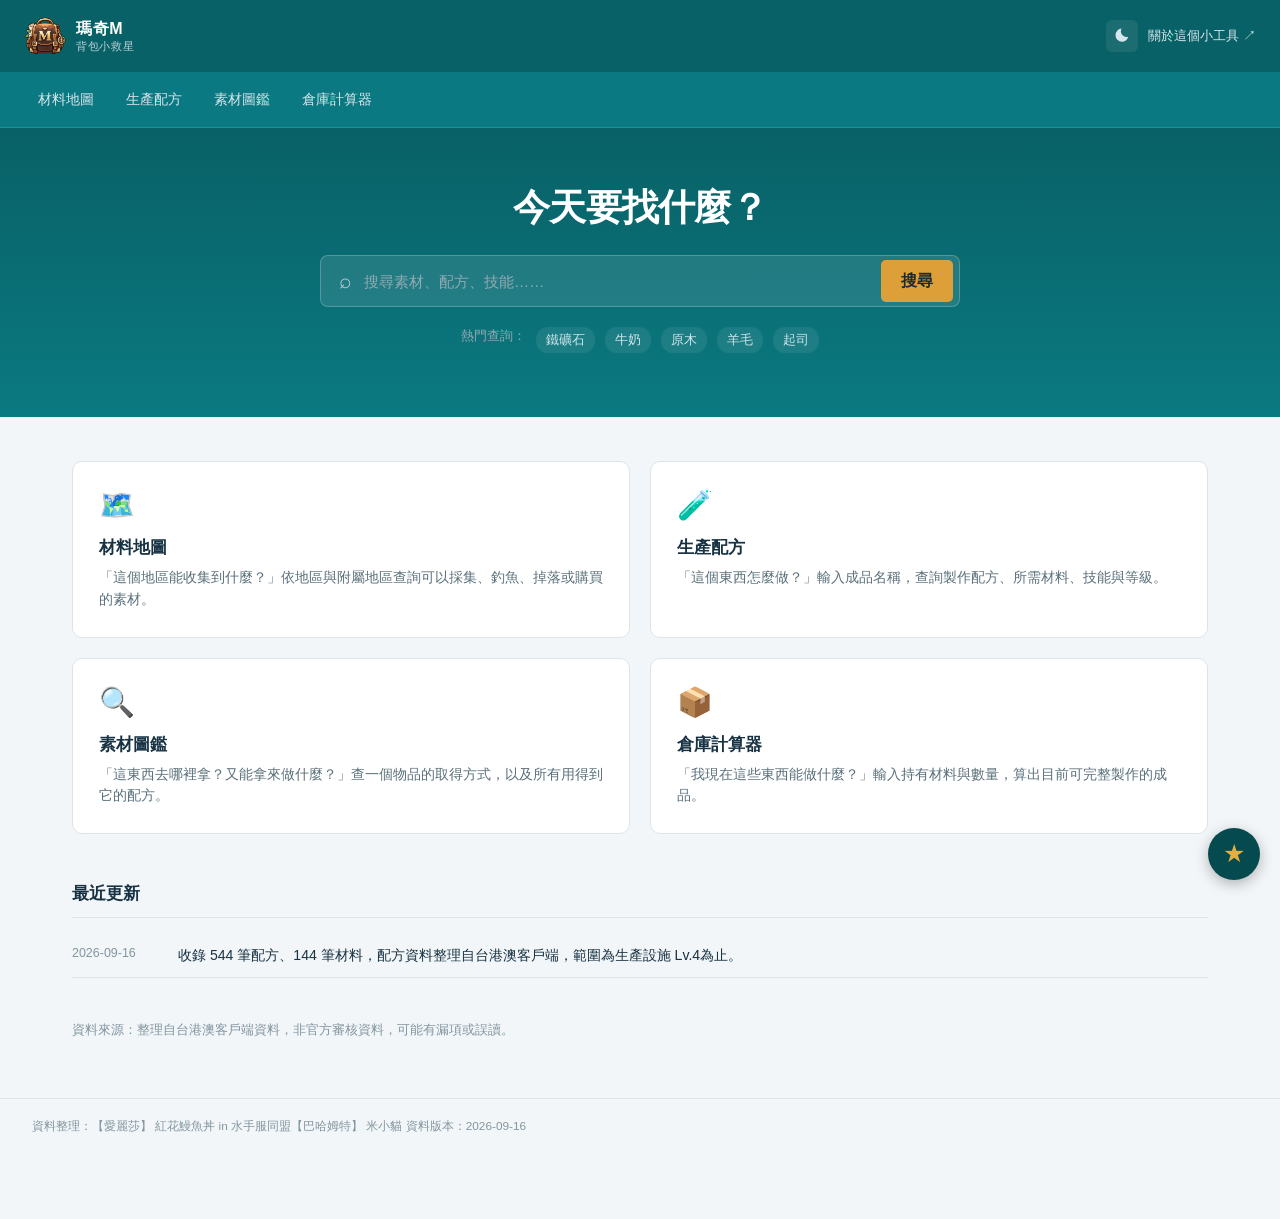
==== commit 1ba77c6f: "新增材料地圖與右下角浮動最愛方塊 - 材料地圖（map.html）取代「攻略（即將推出）」：左側依地區→附屬地區展開，   右側分「蒐集素材」與「商店購買」兩區，依物品種類分組，可依取得方式篩選 - " ====
--- a/index.html
+++ b/index.html
@@ -30,7 +30,7 @@
 <!-- Context-Bar：全站導航（我要去哪個功能），吸在 Header 下方 -->
 <div class="context-bar">
   <nav class="global-nav" aria-label="全站導航">
-    <span class="disabled">攻略<em>即將推出</em></span>
+    <a href="map.html">材料地圖</a>
     <a href="database.html">生產配方</a>
     <a href="items.html">素材圖鑑</a>
     <a href="inventory.html">倉庫計算器</a>
@@ -53,12 +53,11 @@
 <main class="home-main">
 
   <div class="entry-cards">
-    <div class="entry-card disabled" aria-disabled="true">
-      <div class="icon">📖</div>
-      <h3>攻略</h3>
-      <p>「這個遊戲要怎麼玩？」新手上路、生產技能、系統與日常規劃等文章整理。</p>
-      <span class="soon">即將推出</span>
-    </div>
+    <a class="entry-card" href="map.html">
+      <div class="icon">🗺️</div>
+      <h3>材料地圖</h3>
+      <p>「這個地區能收集到什麼？」依地區與附屬地區查詢可以採集、釣魚、掉落或購買的素材。</p>
+    </a>
     <a class="entry-card" href="database.html">
       <div class="icon">🧪</div>
       <h3>生產配方</h3>
@@ -92,6 +91,7 @@
 </footer>
 
 <script src="js/theme.js"></script>
+<script src="js/favorites.js"></script>
 <script src="js/data.js"></script>
 <script src="js/home.js"></script>
 </body>
--- a/css/style.css
+++ b/css/style.css
@@ -358,7 +358,10 @@
 #sources p { max-width: 1000px; }
 #coverage { padding-top: 15px; }
 
-.site-footer { font-size: .74rem; color: var(--text-3); border-top: 1px solid var(--line); padding: 20px var(--gutter); display: flex; justify-content: space-between; gap: 15px; }
+.site-footer { font-size: .74rem; color: var(--text-3); border-top: 1px solid var(--line); padding: 20px var(--gutter) 84px; } /* 底部多留空間，避免右下角的最愛方塊蓋住頁尾文字 */
+.footer-baseline { margin-bottom: 10px; line-height: 1.7; }
+.footer-baseline strong { color: var(--text-2); }
+.footer-credit { display: flex; justify-content: space-between; gap: 15px; }
 
 /* ===================================================================
    首頁專用：Hero / 入口卡片 / 最近更新
@@ -418,6 +421,9 @@
    素材圖鑑：清單卡片 + 物品詳情頁
    =================================================================== */
 .item-grid { display: grid; grid-template-columns: repeat(auto-fill, minmax(180px, 1fr)); gap: 10px; }
+.item-kind-group h3 { display: flex; justify-content: space-between; align-items: baseline; margin: 26px 0 10px; padding-bottom: 8px; border-bottom: 1px solid var(--line); font-size: .95rem; }
+.item-kind-group h3 span { font-size: .78rem; font-weight: 400; color: var(--text-3); }
+.item-kind-group:first-child h3 { margin-top: 6px; }
 .item-card {
   display: block; text-decoration: none; text-align: left;
   background: var(--surface); border: 1px solid var(--line); border-radius: 6px; padding: 12px 14px;
@@ -426,7 +432,33 @@
 .item-card:hover { border-color: var(--accent); }
 .item-card .item-card-zh { font-size: .92rem; display: block; margin-bottom: 2px; }
 .item-card .item-card-kr { font-size: .72rem; color: var(--text-3); }
-.item-card .item-card-tags { margin-top: 6px; }
+.item-card .item-card-tags { display: flex; flex-wrap: wrap; gap: 4px; margin-top: 8px; }
+.acq-tag { font-size: .68rem; line-height: 1; padding: 3px 7px; border-radius: 10px; background: var(--accent-soft); color: var(--accent); }
+.acq-tag-unknown { background: var(--surface-2); color: var(--text-3); }
+
+/* 材料地圖：側欄附屬地區（沒有素材資料的地下城淡化）、內容區的說明與卡片內的取得方式行 */
+.sidebar nav button.sub.no-data { opacity: .55; }
+/* 材料地圖內容區的兩個大區塊（蒐集素材／商店購買），比下面的物品種類小標題更醒目 */
+.map-zone + .map-zone { margin-top: 34px; }
+.map-zone-head { display: flex; justify-content: space-between; align-items: baseline; margin: 0; padding: 2px 0 2px 10px; border-left: 4px solid var(--accent); font-size: 1.05rem; }
+.map-zone-head span { font-size: .8rem; font-weight: 400; color: var(--text-3); }
+.map-zone-body { margin-top: 14px; }
+.map-crumb { color: var(--text-3); font-weight: 400; font-size: .9rem; }
+.map-note { margin: -6px 0 14px; font-size: .84rem; color: var(--text-2); }
+.map-card .map-how { display: block; margin-top: 4px; font-size: .74rem; line-height: 1.55; color: var(--text-2); overflow-wrap: anywhere; }
+.map-card .map-how b { color: var(--accent); font-weight: 600; margin-right: 6px; }
+
+/* 詳情頁的取得方式列 */
+.acq-list { display: flex; flex-direction: column; gap: 8px; margin-top: 12px; }
+.recipe-source-box + .acq-list, .acq-list:first-child { margin-top: 12px; }
+.acq-row { display: grid; grid-template-columns: 78px minmax(0, 1fr); gap: 14px; background: var(--surface); border: 1px solid var(--line); border-radius: 6px; padding: 12px 14px; }
+.acq-method { align-self: start; text-align: center; font-size: .76rem; font-weight: 600; color: var(--accent); background: var(--accent-soft); border-radius: 4px; padding: 4px 6px; }
+.acq-body { min-width: 0; font-size: .88rem; line-height: 1.75; overflow-wrap: anywhere; }
+.acq-sub { color: var(--text-2); font-size: .8rem; }
+.acq-req { display: inline-block; margin-left: 8px; padding: 1px 7px; border-radius: 10px; background: var(--surface-2); color: var(--text-2); font-size: .72rem; }
+.acq-shops { list-style: none; margin: 0; padding: 0; }
+.acq-shops li { padding: 2px 0; }
+.acq-shops li b { display: inline-block; min-width: 4.5em; font-weight: 600; }
 
 .item-detail-header { background: var(--surface); border: 1px solid var(--line); border-radius: 8px; padding: 24px 26px; margin-bottom: 24px; }
 .item-detail-header .korean { font-size: .85rem; margin-top: 2px; }
@@ -448,6 +480,7 @@
 }
 .usage-row:hover { border-color: var(--accent); }
 .usage-row .qty { color: var(--accent); font-size: .82rem; white-space: nowrap; flex-shrink: 0; }
+.recipe-box-head { display: flex; align-items: center; gap: 8px; }
 .recipe-source-box { background: var(--surface); border: 1px solid var(--line); border-radius: 6px; padding: 16px 18px; }
 
 /* ===================================================================
@@ -471,6 +504,61 @@
 .inv-table input[type=number] { width: 90px; border: 1px solid var(--line); border-radius: 5px; padding: 6px 8px; background: var(--surface); color: var(--text); }
 .inv-table button.remove { border: 0; background: none; color: var(--danger); font-size: .8rem; }
 .inv-empty { color: var(--text-3); font-size: .84rem; padding: 20px; text-align: center; }
+
+/* 我的最愛星號：配方名稱前面，空心＝還沒加入，實心＝已加入 */
+.fav-star { border: 0; background: none; padding: 0 6px 0 0; font-size: 1.1rem; line-height: 1; color: var(--text-3); cursor: pointer; vertical-align: -1px; flex-shrink: 0; }
+.fav-star:hover { color: #E3AE44; transform: scale(1.12); }
+.fav-star.on { color: #E3AE44; }
+.recipe h3 { display: flex; align-items: baseline; }
+
+/* 右下角常駐的「我的最愛」方塊 */
+.fav-dock { position: fixed; right: 20px; bottom: 20px; z-index: 60; display: flex; flex-direction: column; align-items: flex-end; gap: 10px; }
+.fav-fab { position: relative; width: 52px; height: 52px; border: 0; border-radius: 50%; background: var(--accent-strong); color: #E3AE44; font-size: 1.55rem; line-height: 1; display: grid; place-items: center; box-shadow: 0 4px 14px rgba(0,0,0,.28); cursor: pointer; }
+.fav-fab:hover { filter: brightness(1.12); }
+.fav-badge { position: absolute; top: -4px; right: -4px; min-width: 20px; height: 20px; padding: 0 5px; border-radius: 10px; background: #E3AE44; color: #1c2b32; font-size: .72rem; font-weight: 700; line-height: 20px; text-align: center; }
+.fav-badge[hidden] { display: none; }
+.fav-panel { width: min(340px, calc(100vw - 40px)); max-height: min(60vh, 460px); display: flex; flex-direction: column; background: var(--surface); border: 1px solid var(--line); border-radius: 12px; box-shadow: 0 10px 30px rgba(0,0,0,.28); overflow: hidden; }
+.fav-panel[hidden] { display: none; }
+.fav-panel-head { display: flex; align-items: center; justify-content: space-between; padding: 12px 14px; border-bottom: 1px solid var(--line); font-size: .92rem; }
+.fav-mark { color: #E3AE44; }
+.fav-count-text { margin-left: 4px; font-weight: 400; color: var(--text-2); }
+.fav-close { border: 0; background: none; color: var(--text-3); font-size: .95rem; padding: 2px 6px; }
+.fav-close:hover { color: var(--text); }
+.fav-list { overflow-y: auto; padding: 6px; min-height: 60px; }
+.fav-item { display: flex; align-items: center; gap: 4px; padding: 6px 8px; border-radius: 6px; }
+.fav-item:hover { background: var(--surface-2); }
+.fav-item .fav-star { padding-right: 4px; }
+.fav-item a { display: flex; flex-direction: column; min-width: 0; text-decoration: none; color: var(--text); }
+.fav-item-name { font-size: .9rem; overflow-wrap: anywhere; }
+.fav-item-sub { font-size: .72rem; color: var(--text-3); }
+.fav-empty { padding: 22px 12px; text-align: center; font-size: .84rem; line-height: 1.8; color: var(--text-3); }
+.fav-foot { padding: 10px 14px; border-top: 1px solid var(--line); font-size: .8rem; text-decoration: none; color: var(--accent); }
+.fav-foot:hover { text-decoration: underline; }
+@media (max-width: 900px) { .fav-dock { right: 14px; bottom: 14px; } .fav-fab { width: 46px; height: 46px; font-size: 1.35rem; } }
+
+/* 倉庫計算器：左右兩欄（左＝庫存輸入，右＝計算結果） */
+.inv-main { max-width: 1240px; margin: 0 auto; }
+.inv-layout { display: grid; grid-template-columns: minmax(300px, 5fr) minmax(0, 7fr); gap: 24px; align-items: start; }
+.inv-panel { background: var(--surface); border: 1px solid var(--line); border-radius: 10px; padding: 18px 20px; min-width: 0; }
+.inv-panel-title { margin: 0 0 14px; font-size: 1.05rem; }
+.inv-panel-head { display: flex; align-items: center; justify-content: space-between; gap: 12px; flex-wrap: wrap; margin-bottom: 16px; }
+.inv-panel-head .inv-panel-title { margin: 0; }
+.inv-panel-head .inv-calc-btn { margin: 0; }
+.inv-panel .inv-add { background: var(--surface-3); padding: 10px 12px; margin-bottom: 8px; }
+.inv-panel .inv-add input[type=search] { background: var(--surface); color: var(--text); }
+.inv-group h3 { display: flex; justify-content: space-between; align-items: baseline; margin: 18px 0 6px; padding-bottom: 6px; border-bottom: 1px solid var(--line); font-size: .8rem; font-weight: 600; color: var(--text-2); letter-spacing: .02em; }
+.inv-group h3 span { font-weight: 400; color: var(--text-3); }
+.inv-group:first-child h3 { margin-top: 10px; }
+.inv-item { display: grid; grid-template-columns: minmax(0, 1fr) 92px auto; align-items: center; gap: 10px; padding: 4px 0; font-size: .88rem; }
+.inv-item input[type=number] { width: 100%; border: 1px solid var(--line); border-radius: 5px; padding: 6px 8px; background: var(--surface); color: var(--text); }
+.inv-item .remove { border: 0; background: none; color: var(--danger); font-size: .8rem; }
+.inv-hint { color: var(--text-3); font-size: .86rem; padding: 26px 8px; text-align: center; line-height: 1.8; }
+.inv-panel .inv-row { background: var(--surface-3); }
+.inv-row .fav-star { padding-right: 0; font-size: 1.05rem; }
+.inv-row .missing a { color: inherit; text-decoration: underline; text-decoration-style: dotted; text-underline-offset: 3px; }
+.inv-row .missing a:hover { text-decoration-style: solid; }
+.inv-fav-group h2 { color: var(--text); }
+.inv-fav-mark { color: #E3AE44; }
 
 .inv-calc-btn { border: 0; background: var(--accent); color: white; font-weight: 600; padding: 12px 22px; border-radius: 6px; font-size: .92rem; margin-bottom: 30px; }
 .inv-calc-btn:hover { filter: brightness(1.08); }
@@ -503,6 +591,8 @@
     display: flex; flex-wrap: wrap; gap: 16px;
   }
   .sidebar nav { flex-direction: row; overflow-x: auto; }
+  /* 材料地圖的地區有兩層（地區 → 附屬地區），手機上維持直向展開，不要變成橫向捲動列 */
+  .sidebar nav#areas { flex-direction: column; overflow-x: visible; flex-basis: 100%; }
   .sidebar-search { flex-basis: 100%; margin-bottom: 10px; padding-bottom: 12px; }
   .global-header { flex-wrap: wrap; height: auto; min-height: var(--header-h); padding: 12px 16px; }
   .context-bar { flex-wrap: wrap; height: auto; padding: 10px 16px; position: static; }
@@ -510,5 +600,6 @@
   .content { padding: 20px; }
   .recipe { grid-template-columns: 1fr; gap: 14px; }
   .entry-cards { grid-template-columns: 1fr; }
+  .inv-layout { grid-template-columns: 1fr; }
   .hero { padding: 40px 18px 48px; }
 }
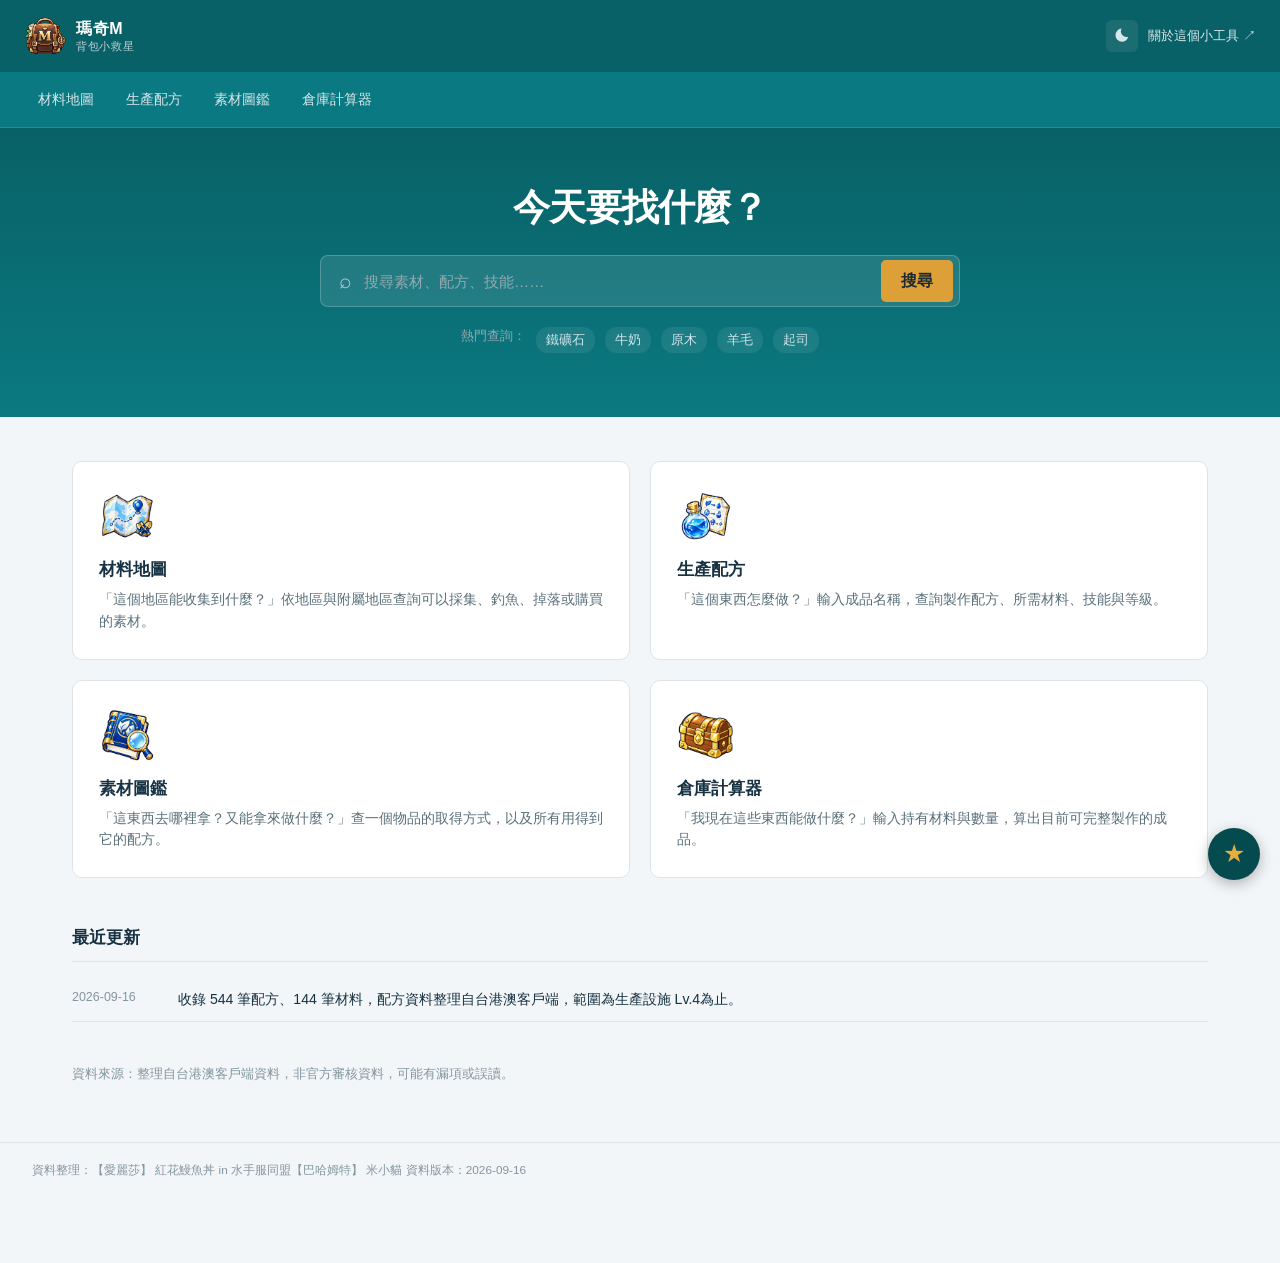
==== commit 682bd4b2: "首頁四格改用自製圖示，並加上卡片滑入 hover 效果 - 材料地圖／生產配方／素材圖鑑／倉庫計算器改用 images/ 底下的插圖 - 卡片 hover 時，品牌色斜切滑入，標題與說明文字轉白色  " ====
--- a/index.html
+++ b/index.html
@@ -54,22 +54,22 @@
 
   <div class="entry-cards">
     <a class="entry-card" href="map.html">
-      <div class="icon">🗺️</div>
+      <div class="icon"><img src="images/map.png" alt="" width="56" height="56" loading="lazy"></div>
       <h3>材料地圖</h3>
       <p>「這個地區能收集到什麼？」依地區與附屬地區查詢可以採集、釣魚、掉落或購買的素材。</p>
     </a>
     <a class="entry-card" href="database.html">
-      <div class="icon">🧪</div>
+      <div class="icon"><img src="images/list.png" alt="" width="56" height="56" loading="lazy"></div>
       <h3>生產配方</h3>
       <p>「這個東西怎麼做？」輸入成品名稱，查詢製作配方、所需材料、技能與等級。</p>
     </a>
     <a class="entry-card" href="items.html">
-      <div class="icon">🔍</div>
+      <div class="icon"><img src="images/book.png" alt="" width="56" height="56" loading="lazy"></div>
       <h3>素材圖鑑</h3>
       <p>「這東西去哪裡拿？又能拿來做什麼？」查一個物品的取得方式，以及所有用得到它的配方。</p>
     </a>
     <a class="entry-card" href="inventory.html">
-      <div class="icon">📦</div>
+      <div class="icon"><img src="images/bag.png" alt="" width="56" height="56" loading="lazy"></div>
       <h3>倉庫計算器</h3>
       <p>「我現在這些東西能做什麼？」輸入持有材料與數量，算出目前可完整製作的成品。</p>
     </a>
--- a/css/style.css
+++ b/css/style.css
@@ -399,14 +399,26 @@
 .home-main { max-width: 1200px; margin: 0 auto; padding: 44px var(--gutter); }
 .entry-cards { display: grid; grid-template-columns: repeat(2, 1fr); gap: 20px; margin-bottom: 48px; }
 .entry-card {
-  display: block; text-decoration: none; color: inherit;
+  display: block; text-decoration: none; color: inherit; position: relative; overflow: hidden; isolation: isolate;
   background: var(--surface); border: 1px solid var(--line); border-radius: 10px; padding: 26px;
   transition: border-color .15s, transform .15s, background-color .15s;
 }
-.entry-card:hover { border-color: var(--accent); transform: translateY(-2px); }
-.entry-card .icon { font-size: 1.8rem; margin-bottom: 14px; }
-.entry-card h3 { margin: 0 0 8px; font-size: 1.05rem; color: var(--text); }
-.entry-card p { margin: 0; font-size: .85rem; color: var(--text-2); line-height: 1.6; }
+.entry-card:hover { border-color: var(--accent-strong); transform: translateY(-2px); }
+/* 進場前冷清，滑過去讓一塊斜切的品牌色從左邊滑進來，文字顏色跟著換成白色，卡片就有精神多了 */
+.entry-card::before {
+  content: ""; position: absolute; top: 0; left: -15%; width: 130%; height: 100%;
+  background: var(--accent-strong);
+  transform: translate3d(-100%, 0, 0) skewX(-12deg);
+  transition: transform .45s cubic-bezier(.3, 1, .4, 1);
+}
+.entry-card:hover::before { transform: translate3d(0, 0, 0) skewX(-12deg); }
+.entry-card > * { position: relative; z-index: 1; } /* 圖示／標題／說明要蓋在滑入色塊上面，不能被蓋住 */
+.entry-card .icon { display: inline-flex; margin-bottom: 14px; }
+.entry-card .icon img { width: 56px; height: 56px; display: block; }
+.entry-card h3 { margin: 0 0 8px; font-size: 1.05rem; color: var(--text); transition: color .25s; }
+.entry-card p { margin: 0; font-size: .85rem; color: var(--text-2); line-height: 1.6; transition: color .25s; }
+.entry-card:hover h3 { color: #fff; }
+.entry-card:hover p { color: rgba(255, 255, 255, .86); }
 .entry-card.disabled { opacity: .55; cursor: default; }
 .entry-card.disabled:hover { border-color: var(--line); transform: none; }
 .entry-card .soon { display: inline-block; margin-top: 10px; font-size: .68rem; background: var(--surface-2); color: var(--text-2); padding: 2px 8px; border-radius: 8px; }
@@ -564,17 +576,42 @@
 .inv-calc-btn:hover { filter: brightness(1.08); }
 
 .inv-results-group { margin-bottom: 28px; }
-.inv-results-group h2 { font-size: 1rem; margin: 0 0 12px; padding-bottom: 10px; border-bottom: 1px solid var(--line); }
+.inv-results-group h2 {
+  display: flex; align-items: center; justify-content: space-between; gap: 10px;
+  font-size: 1rem; margin: 0 0 12px; padding-bottom: 10px; border-bottom: 1px solid var(--line);
+}
+/* 分類標題（例如「藥品加工」）後面的 ▾：收合／展開這個分類底下整組配方 */
+.group-toggle {
+  flex-shrink: 0; border: 0; background: none; color: var(--text-2); font-size: 1.3rem;
+  line-height: 1; width: 32px; height: 32px; display: grid; place-items: center;
+  cursor: pointer; border-radius: 6px; transition: transform .15s ease;
+}
+.group-toggle:hover { color: var(--accent); background: var(--surface-2); }
+.inv-results-group.collapsed h2 { margin-bottom: 0; border-bottom: 0; padding-bottom: 0; }
+.inv-results-group.collapsed .group-toggle { transform: rotate(-90deg); }
+.inv-results-group.collapsed .inv-results-group-body { display: none; }
 .inv-row {
-  display: flex; align-items: center; gap: 14px; background: var(--surface); border: 1px solid var(--line);
+  display: flex; align-items: flex-start; gap: 14px; background: var(--surface); border: 1px solid var(--line);
   border-radius: 6px; padding: 12px 16px; margin-bottom: 8px;
 }
-.inv-row .status { width: 22px; flex-shrink: 0; text-align: center; font-size: 1rem; }
+.inv-row .status { width: 22px; flex-shrink: 0; text-align: center; font-size: 1rem; padding-top: 2px; }
 .inv-row.ok .status { color: #1B9653; }
 .inv-row.partial .status { color: #c98a1c; }
-.inv-row .name { flex: 1; min-width: 0; }
-.inv-row .count { font-size: .82rem; color: var(--accent); white-space: nowrap; }
+.inv-row .name { flex: 1; min-width: 0; display: flex; flex-direction: column; gap: 8px; }
+.inv-row .name-line { display: flex; align-items: baseline; justify-content: space-between; gap: 10px; }
+.inv-row .count { font-size: .82rem; color: var(--accent); white-space: nowrap; flex-shrink: 0; }
 .inv-row .missing { font-size: .78rem; color: var(--danger); margin-top: 3px; }
+
+/* 每個配方底下的完整材料清單：已經足夠的用綠色標籤（醒目），不足的用紅色標籤＋連結到該材料頁 */
+.ing-list { display: flex; flex-wrap: wrap; gap: 6px; }
+.ing { font-size: .78rem; padding: 3px 9px; border-radius: 10px; line-height: 1.5; white-space: nowrap; }
+.ing-ok { background: rgba(27, 150, 83, .14); color: #1B9653; font-weight: 600; }
+.ing-short { background: rgba(193, 91, 74, .14); color: var(--danger); }
+.ing-short a { color: inherit; text-decoration: underline; text-decoration-style: dotted; text-underline-offset: 2px; }
+.ing-short a:hover { text-decoration-style: solid; }
+
+/* 我的最愛／所有道具 分頁列 */
+.inv-result-tabs { margin-bottom: 14px; }
 
 /* ===================================================================
    響應式斷點
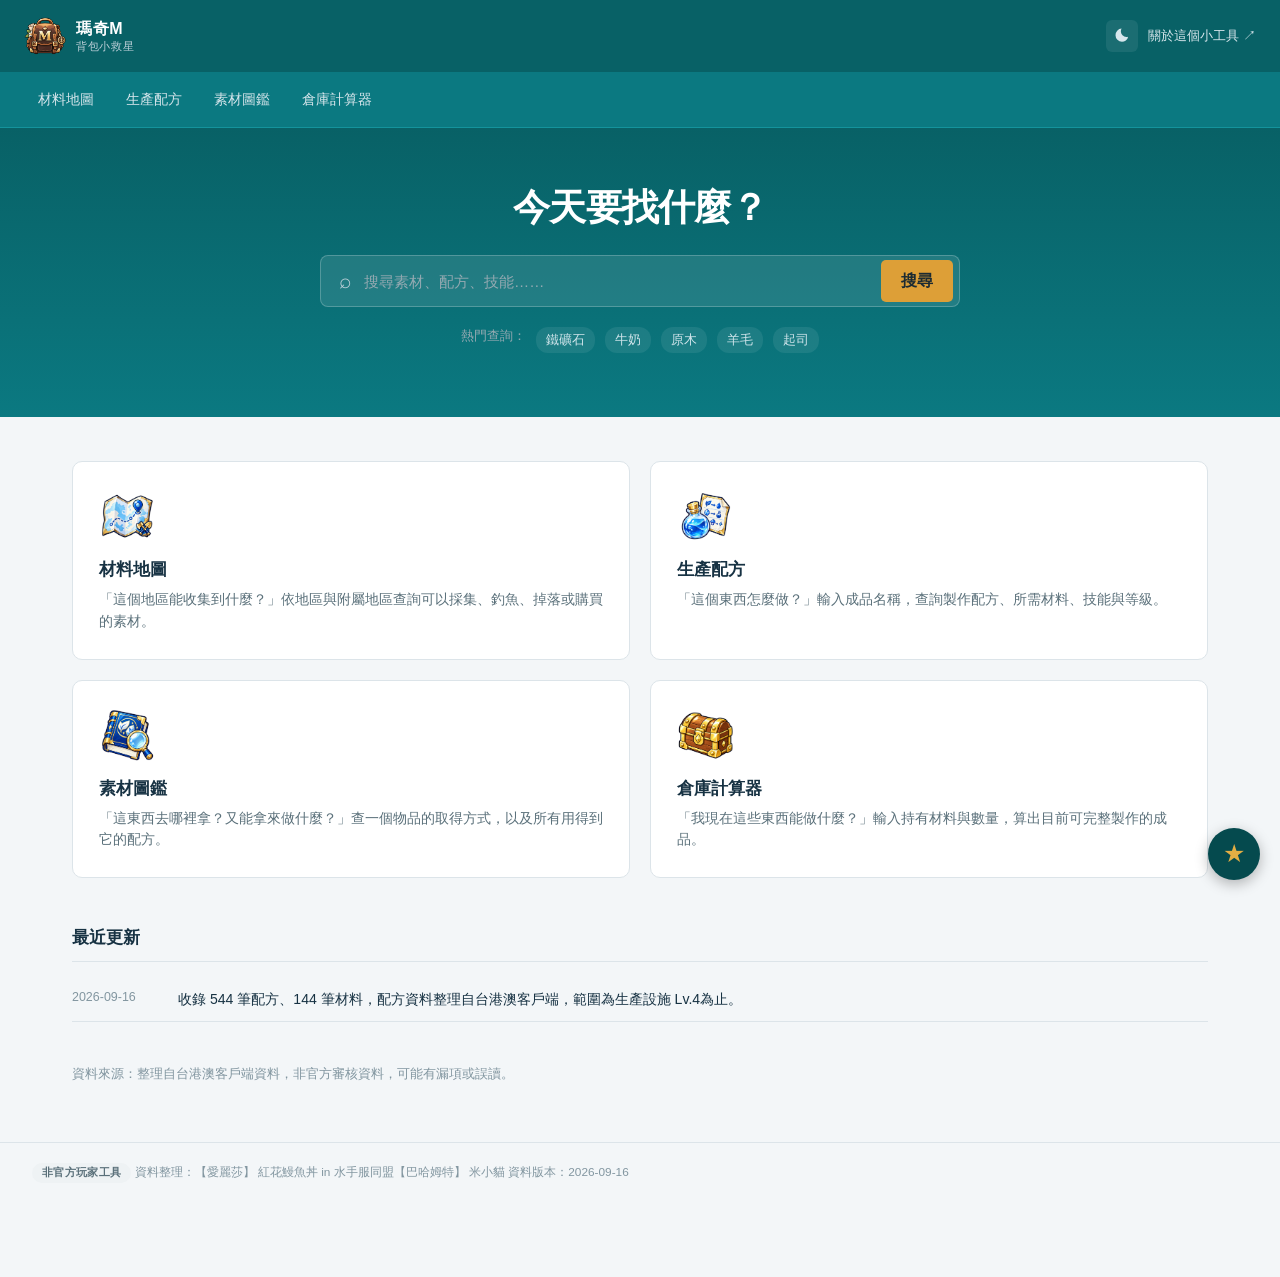
==== commit b10d24aa: "倉庫計算器新增依種類批量加入材料，全站頁尾加註非官方玩家工具 - 倉庫計算器左側新增「依種類批量加入材料」：展開木材／金屬／布料／皮革等   有固定升級鏈的種類，勾選後一次性加入庫存，不用逐筆搜尋輸入" ====
--- a/index.html
+++ b/index.html
@@ -86,6 +86,7 @@
 </main>
 
 <footer class="site-footer">
+  <div class="footer-disclaimer">非官方玩家工具</div>
   <span>資料整理：【愛麗莎】 紅花鰻魚丼 in 水手服同盟【巴哈姆特】 米小貓</span>
   <span id="build-meta"></span>
 </footer>
--- a/css/style.css
+++ b/css/style.css
@@ -335,11 +335,18 @@
 .meta { font-size: .78rem; line-height: 1.8; color: var(--text-2); margin-top: 12px; }
 .ingredients-label { font-size: .74rem; color: var(--text-3); margin-bottom: 9px; }
 .ingredients { display: flex; flex-wrap: wrap; gap: 7px; }
-.ingredient { border: 1px solid var(--line); background: var(--surface-3); padding: 8px 10px; border-radius: 4px; text-align: left; max-width: 100%; display: flex; gap: 10px; justify-content: space-between; align-items: center; color: var(--text); font-size: .84rem; }
+.ingredient {
+  border: 1px solid var(--line); background: var(--surface-3); padding: 8px 10px; border-radius: 4px;
+  text-align: left; max-width: 100%; display: flex; gap: 10px; justify-content: space-between; align-items: center;
+  color: var(--text); font-size: .84rem; transition: background-color .15s, border-color .15s, color .15s;
+}
 .ingredient small { display: block; font-size: .72rem; color: var(--text-3); line-height: 1.6; }
-.ingredient b { color: var(--accent); white-space: nowrap; }
+.ingredient b { color: var(--accent); white-space: nowrap; transition: color .15s; }
 .ingredient.match { border-color: var(--accent); background: var(--accent-soft); }
-.ingredient:hover { border-color: var(--accent); }
+/* 滑過去／點下去：整個標籤填滿品牌色，數量跟未實裝標籤也換成白色，維持看得清楚 */
+.ingredient:hover { border-color: var(--accent-strong); background: var(--accent-strong); color: #fff; }
+.ingredient:hover b { color: #fff; }
+.ingredient:hover .ni-tag { background: rgba(255, 255, 255, .22); color: #fff; }
 .recipe details { font-size: .78rem; color: var(--text-2); margin-top: 14px; line-height: 1.7; }
 .recipe details p { margin-bottom: 0; overflow-wrap: anywhere; }
 summary { cursor: pointer; }
@@ -359,6 +366,8 @@
 #coverage { padding-top: 15px; }
 
 .site-footer { font-size: .74rem; color: var(--text-3); border-top: 1px solid var(--line); padding: 20px var(--gutter) 84px; } /* 底部多留空間，避免右下角的最愛方塊蓋住頁尾文字 */
+/* 每一頁最下面都要有的聲明：這是玩家自製小工具，不是官方網站 */
+.footer-disclaimer { display: inline-block; font-size: .68rem; font-weight: 700; letter-spacing: .03em; color: var(--text-2); background: var(--surface-2); padding: 3px 10px; border-radius: 10px; margin-bottom: 10px; }
 .footer-baseline { margin-bottom: 10px; line-height: 1.7; }
 .footer-baseline strong { color: var(--text-2); }
 .footer-credit { display: flex; justify-content: space-between; gap: 15px; }
@@ -439,11 +448,17 @@
 .item-card {
   display: block; text-decoration: none; text-align: left;
   background: var(--surface); border: 1px solid var(--line); border-radius: 6px; padding: 12px 14px;
-  cursor: pointer;
-}
-.item-card:hover { border-color: var(--accent); }
-.item-card .item-card-zh { font-size: .92rem; display: block; margin-bottom: 2px; }
-.item-card .item-card-kr { font-size: .72rem; color: var(--text-3); }
+  cursor: pointer; transition: background-color .15s, border-color .15s;
+}
+/* 滑過去／點下去：整張卡片填滿品牌色，名稱跟裡面的標籤都換成白色字，才不會糊在一起看不清楚 */
+.item-card:hover { background: var(--accent-strong); border-color: var(--accent-strong); }
+.item-card:hover .item-card-zh { color: #fff; font-weight: 600; }
+.item-card:hover .item-card-kr { color: rgba(255, 255, 255, .75); }
+.item-card:hover .acq-tag { background: rgba(255, 255, 255, .22); color: #fff; }
+.item-card:hover .acq-tag-unknown { background: rgba(255, 255, 255, .14); color: rgba(255, 255, 255, .8); }
+.item-card:hover .ni-tag { background: rgba(255, 255, 255, .22); color: #fff; }
+.item-card .item-card-zh { font-size: .92rem; display: block; margin-bottom: 2px; transition: color .15s; }
+.item-card .item-card-kr { font-size: .72rem; color: var(--text-3); transition: color .15s; }
 .item-card .item-card-tags { display: flex; flex-wrap: wrap; gap: 4px; margin-top: 8px; }
 .acq-tag { font-size: .68rem; line-height: 1; padding: 3px 7px; border-radius: 10px; background: var(--accent-soft); color: var(--accent); }
 .acq-tag-unknown { background: var(--surface-2); color: var(--text-3); }
@@ -509,6 +524,30 @@
 }
 .inv-add-suggest button { display: block; width: 100%; text-align: left; border: 0; background: none; color: var(--text); padding: 9px 14px; font-size: .85rem; }
 .inv-add-suggest button:hover { background: var(--surface-2); }
+
+/* 批量加入：展開「金屬」「布料」這種種類，勾選材料後一次全部加進庫存 */
+.bulk-add { margin-bottom: 18px; }
+.bulk-add-toggle {
+  width: 100%; text-align: left; border: 1px solid var(--line); background: var(--surface-3); color: var(--text-2);
+  padding: 10px 14px; border-radius: 6px; font-size: .84rem; cursor: pointer; transition: border-color .15s, color .15s;
+}
+.bulk-add-toggle:hover { border-color: var(--accent); color: var(--text); }
+.bulk-add-panel { margin-top: 8px; border: 1px solid var(--line); border-radius: 8px; padding: 10px; max-height: 340px; overflow-y: auto; }
+.bulk-kind + .bulk-kind { margin-top: 4px; }
+.bulk-kind-toggle {
+  display: flex; width: 100%; justify-content: space-between; align-items: center; gap: 8px;
+  border: 0; background: var(--surface-2); color: var(--text); padding: 9px 10px; border-radius: 5px;
+  font-size: .85rem; text-align: left; cursor: pointer;
+}
+.bulk-kind-toggle:hover { background: var(--surface-3); }
+.bulk-kind-toggle .n { font-size: .74rem; color: var(--text-3); margin-left: auto; margin-right: 4px; }
+.bulk-kind-toggle .arrow { color: var(--text-3); flex-shrink: 0; }
+.bulk-group { display: flex; flex-wrap: wrap; gap: 6px 16px; padding: 10px 6px 12px 16px; }
+.bulk-group[hidden] { display: none; } /* 上面 display:flex 的優先度跟瀏覽器內建的 [hidden] 一樣高，沒加這行收合就會失效 */
+.bulk-check { display: flex; align-items: center; gap: 6px; font-size: .84rem; color: var(--text); cursor: pointer; }
+.bulk-check input { accent-color: var(--accent); cursor: pointer; }
+.bulk-add-apply { display: block; width: 100%; margin-top: 10px; border: 0; background: var(--accent-strong); color: #fff; font-weight: 600; padding: 10px; border-radius: 6px; cursor: pointer; font-size: .86rem; }
+.bulk-add-apply:hover { filter: brightness(1.08); }
 
 .inv-table { width: 100%; border-collapse: collapse; background: var(--surface); border: 1px solid var(--line); border-radius: 8px; overflow: hidden; margin-bottom: 20px; }
 .inv-table th { text-align: left; font-size: .76rem; color: var(--text-2); font-weight: 500; padding: 10px 14px; border-bottom: 1px solid var(--line); background: var(--surface-2); }
